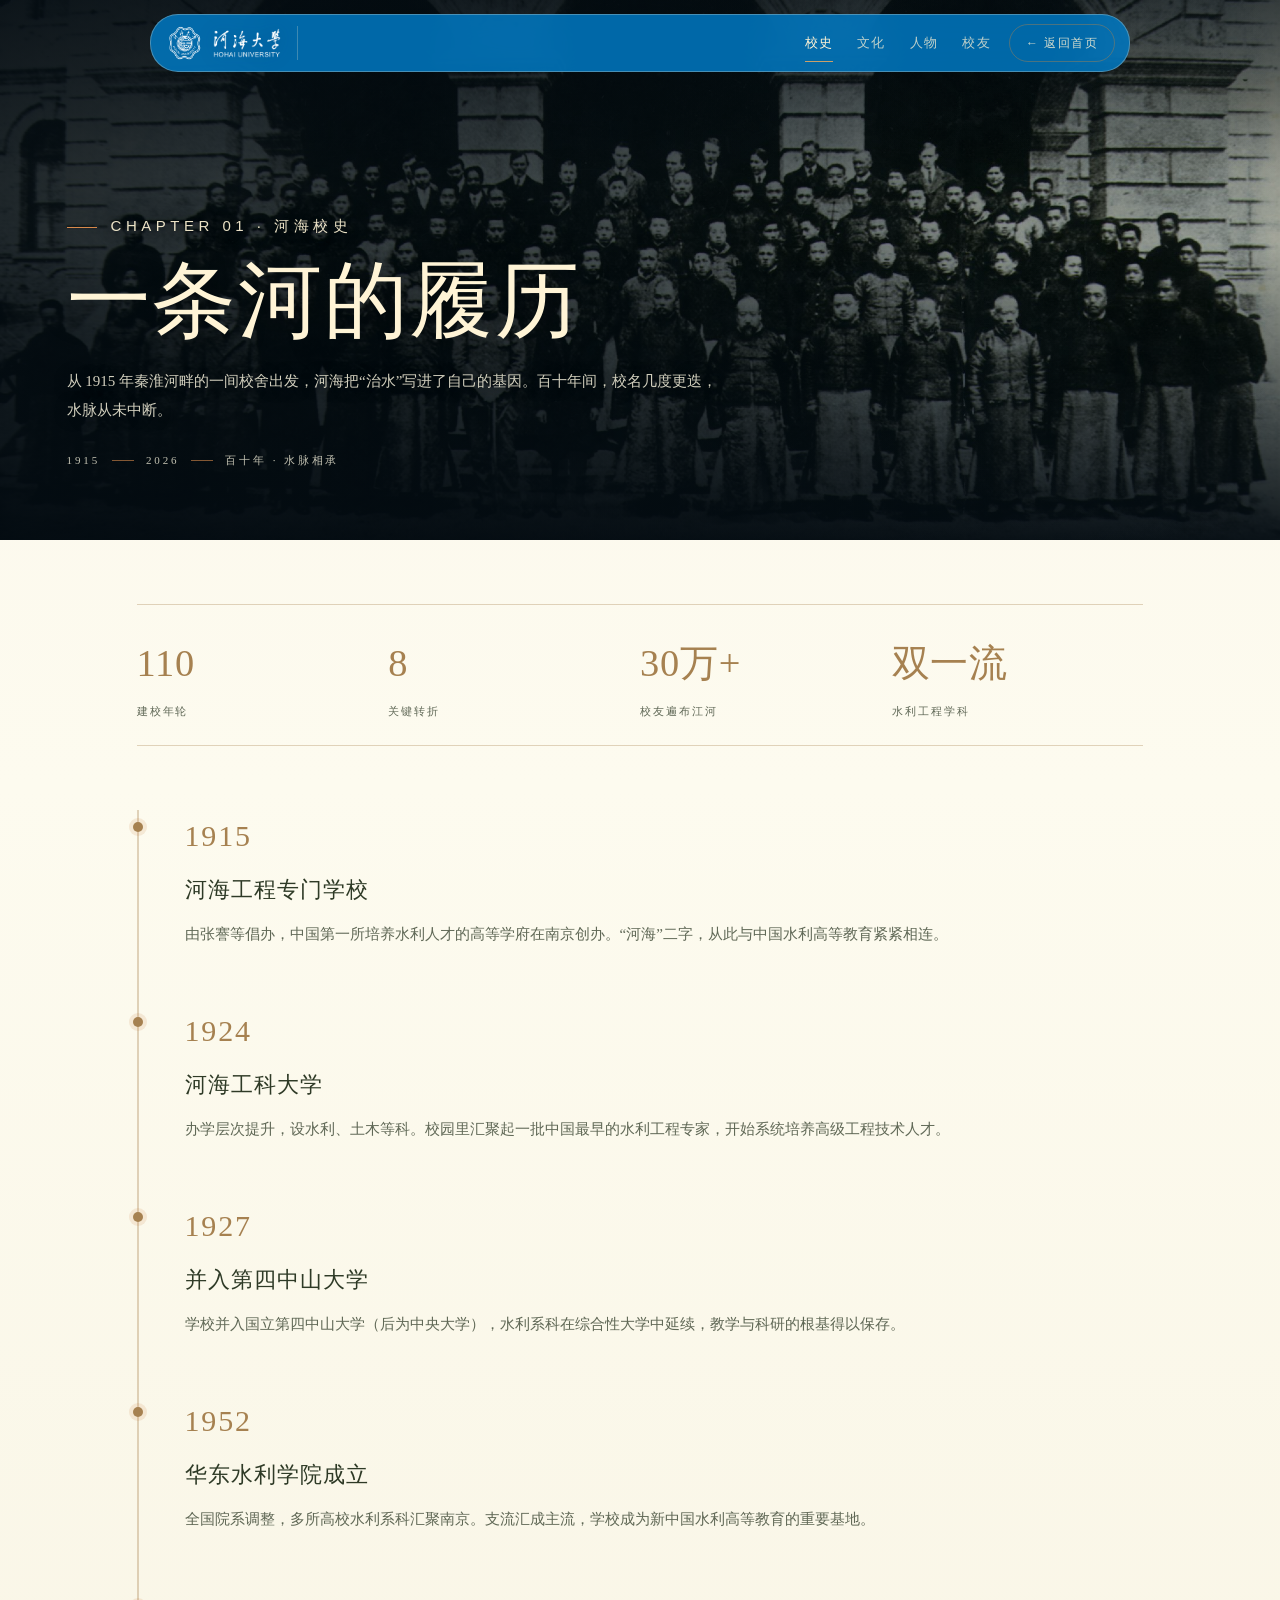
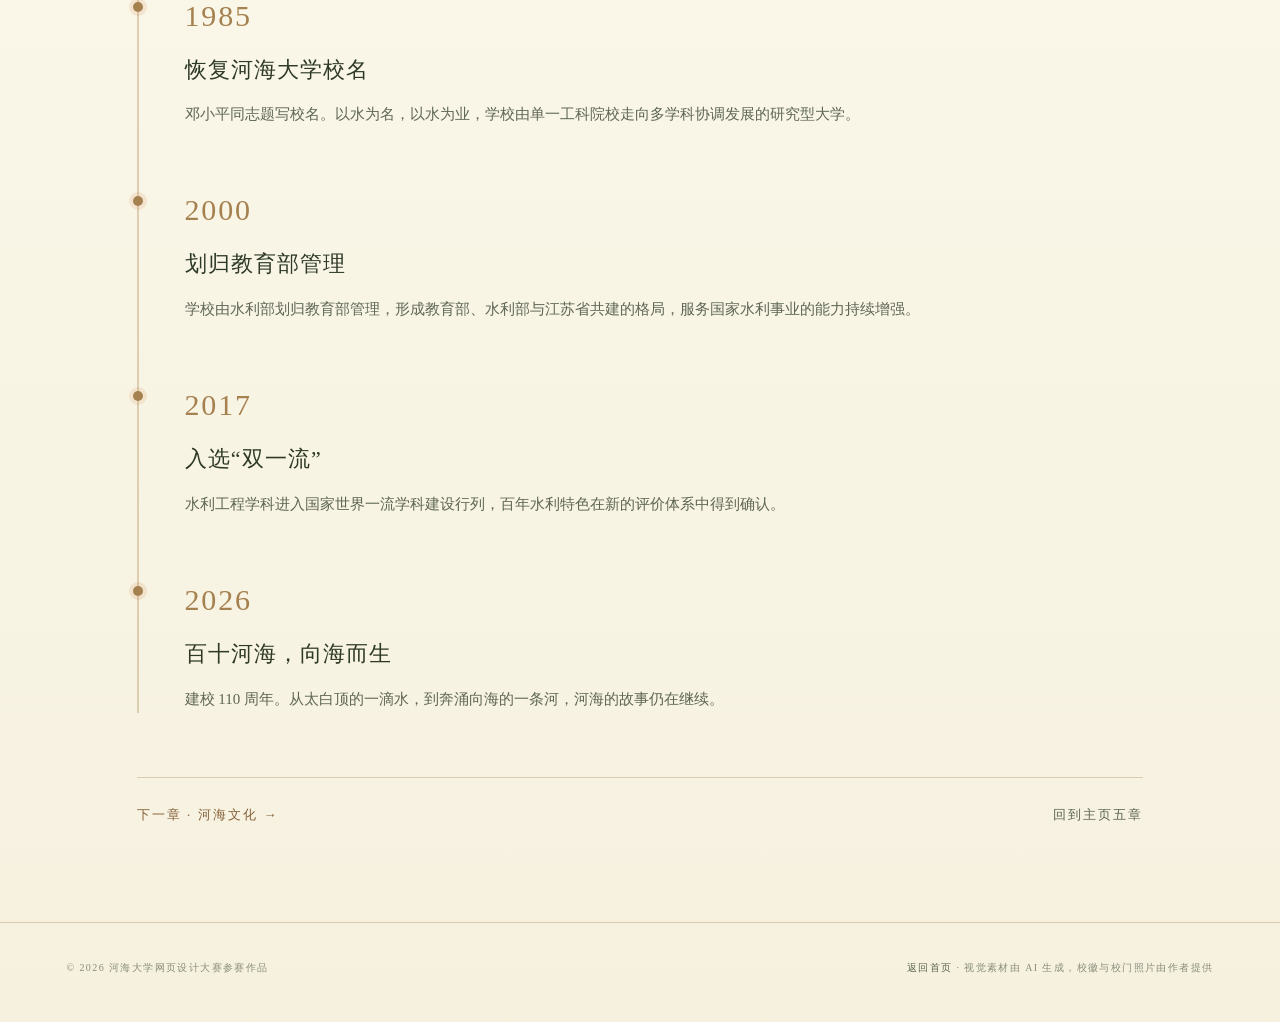
==== detail.html @ 322d62ab "修改了校风" ====
<!DOCTYPE html>
<html lang="zh-CN">
<head>
<meta charset="UTF-8">
<meta name="viewport" content="width=device-width, initial-scale=1, viewport-fit=cover">
<title>河海大学 · 详情</title>
<meta name="description" content="河海大学百十年校史、河海文化、师者与校友的详细故事。">
<meta name="theme-color" content="#06131c">
<link rel="icon" href="assets/img/emblem.png" type="image/png">
<link rel="stylesheet" href="assets/css/style.css">
<link rel="stylesheet" href="assets/css/ripple-ui.css">
</head>
<body class="detail-page">

<header class="site-head detail-head" id="siteHead">
  <a class="brand" href="index.html" aria-label="河海大学 首页">
    <img class="brand-seal" src="assets/img/emblem-white.png" alt="" aria-hidden="true">
    <img class="brand-lockup" src="assets/img/lockup-white.png" alt="河海大学 HOHAI UNIVERSITY">
  </a>
  <nav class="detail-nav" aria-label="详情导航">
    <a href="detail.html?section=history" data-sec="history">校史</a>
    <a href="detail.html?section=culture" data-sec="culture">文化</a>
    <a href="detail.html?section=people" data-sec="people">人物</a>
    <a href="detail.html?section=alumni" data-sec="alumni">校友</a>
  </nav>
  <a class="detail-back" href="index.html">← 返回首页</a>
</header>

<main class="detail-main">

  <!-- ============ 校史 ============ -->
  <article class="detail" data-section="history">
    <div class="detail-hero" style="background-image:linear-gradient(to bottom, rgba(3,11,17,.55), rgba(3,11,17,.35) 45%, rgba(3,11,17,.96) 100%), url('assets/img/detail-history-hero.png')">
      <div class="detail-hero-inner">
        <p class="eyebrow">CHAPTER 01 · 河海校史</p>
        <h1>一条河的履历</h1>
        <p class="detail-lede">从 1915 年秦淮河畔的一间校舍出发，河海把“治水”写进了自己的基因。百十年间，校名几度更迭，水脉从未中断。</p>
        <p class="detail-meta"><span>1915</span><i></i><span>2026</span><i></i><span>百十年 · 水脉相承</span></p>
      </div>
    </div>

    <section class="detail-body">
      <div class="detail-stats">
        <div><b>110</b><span>建校年轮</span></div>
        <div><b>8</b><span>关键转折</span></div>
        <div><b>30万+</b><span>校友遍布江河</span></div>
        <div><b>双一流</b><span>水利工程学科</span></div>
      </div>

      <div class="timeline">
        <div class="tl-item">
          <p class="tl-year">1915</p>
          <h3>河海工程专门学校</h3>
          <p>由张謇等倡办，中国第一所培养水利人才的高等学府在南京创办。“河海”二字，从此与中国水利高等教育紧紧相连。</p>
        </div>
        <div class="tl-item">
          <p class="tl-year">1924</p>
          <h3>河海工科大学</h3>
          <p>办学层次提升，设水利、土木等科。校园里汇聚起一批中国最早的水利工程专家，开始系统培养高级工程技术人才。</p>
        </div>
        <div class="tl-item">
          <p class="tl-year">1927</p>
          <h3>并入第四中山大学</h3>
          <p>学校并入国立第四中山大学（后为中央大学），水利系科在综合性大学中延续，教学与科研的根基得以保存。</p>
        </div>
        <div class="tl-item">
          <p class="tl-year">1952</p>
          <h3>华东水利学院成立</h3>
          <p>全国院系调整，多所高校水利系科汇聚南京。支流汇成主流，学校成为新中国水利高等教育的重要基地。</p>
        </div>
        <div class="tl-item">
          <p class="tl-year">1985</p>
          <h3>恢复河海大学校名</h3>
          <p>邓小平同志题写校名。以水为名，以水为业，学校由单一工科院校走向多学科协调发展的研究型大学。</p>
        </div>
        <div class="tl-item">
          <p class="tl-year">2000</p>
          <h3>划归教育部管理</h3>
          <p>学校由水利部划归教育部管理，形成教育部、水利部与江苏省共建的格局，服务国家水利事业的能力持续增强。</p>
        </div>
        <div class="tl-item">
          <p class="tl-year">2017</p>
          <h3>入选“双一流”</h3>
          <p>水利工程学科进入国家世界一流学科建设行列，百年水利特色在新的评价体系中得到确认。</p>
        </div>
        <div class="tl-item">
          <p class="tl-year">2026</p>
          <h3>百十河海，向海而生</h3>
          <p>建校 110 周年。从太白顶的一滴水，到奔涌向海的一条河，河海的故事仍在继续。</p>
        </div>
      </div>

      <div class="detail-foot-nav">
        <a class="detail-next" href="detail.html?section=culture">下一章 · 河海文化 <span aria-hidden="true">→</span></a>
        <a class="detail-home" href="index.html#panels">回到主页五章</a>
      </div>
    </section>
  </article>

  <!-- ============ 文化 ============ -->
  <article class="detail" data-section="culture">
    <div class="detail-hero" data-word="Culture" style="background-image:linear-gradient(to bottom, rgba(3,11,17,.55), rgba(3,11,17,.3) 45%, rgba(3,11,17,.96) 100%), url('assets/img/campus-avenue.jpg')">
      <div class="detail-hero-inner">
        <p class="eyebrow">CHAPTER 02 · 河海文化</p>
        <h1>水教给我们的事</h1>
        <p class="detail-lede">一所与水有关的大学，把水的性格写进了校训、校风，也写进了一代代人的做事方式：向下扎根，向东流去。</p>
        <p class="detail-meta"><span>校训</span><i></i><span>校风</span><i></i><span>水之三德</span></p>
      </div>
    </div>

    <section class="detail-body">
      <div class="detail-stats">
        <div><b>4</b><span>句校训</span></div>
        <div><b>3</b><span>字校风</span></div>
        <div><b>3</b><span>水之品格</span></div>
        <div><b>110</b><span>年一以贯之</span></div>
      </div>

      <div class="detail-grid motto-grid">
        <div class="motto-card"><span>01</span><h3>艰苦朴素</h3><p>像水一样不择细流、不嫌低处。把日子过得简单，把学问做得扎实。</p></div>
        <div class="motto-card"><span>02</span><h3>实事求是</h3><p>水文没有侥幸。每一组数据、每一张图纸，都要经得起洪水的检验。</p></div>
        <div class="motto-card"><span>03</span><h3>严格要求</h3><p>堤坝差一厘米，可能就是一座城。对工程苛刻，是对生命负责。</p></div>
        <div class="motto-card"><span>04</span><h3>勇于探索</h3><p>河有未至之处，海有未知之深。治水的人，永远在向新的水域出发。</p></div>
      </div>

      <h2 class="detail-sub">校风 · 团结 爱国 严谨 朴实</h2>
      <p class="detail-p">“团结”是万千人心往一处想，“爱国”是把所学交给这片土地，“严谨”是把每个数据算到底，“朴实”是把功劳留给江河。八个字，写尽了河海人的行事底色。</p>

      <h2 class="detail-sub">水之三德</h2>
      <div class="detail-grid water-grid">
        <div class="water-card"><h3>水之德</h3><p>利万物而不争。水润泽两岸，却从不居功。河海人做事，也讲一个“润物无声”。</p></div>
        <div class="water-card"><h3>水之志</h3><p>河出伏流，一泻千里。认准了方向，就穿过山谷与平原，奔向大海。</p></div>
        <div class="water-card"><h3>水之恒</h3><p>滴水穿石，非一日之功。百十年的校史，本身就是一条缓慢而坚定的河。</p></div>
      </div>

      <div class="detail-foot-nav">
        <a class="detail-next" href="detail.html?section=people">下一章 · 河海人物 <span aria-hidden="true">→</span></a>
        <a class="detail-home" href="index.html#panels">回到主页五章</a>
      </div>
    </section>
  </article>

  <!-- ============ 人物 ============ -->
  <article class="detail" data-section="people">
    <div class="detail-hero" data-word="People" style="background-image:linear-gradient(to bottom, rgba(3,11,17,.6), rgba(3,11,17,.3) 45%, rgba(3,11,17,.96) 100%), url('assets/img/campus-library.jpg?v=2')">
      <div class="detail-hero-inner">
        <p class="eyebrow">CHAPTER 03 · 河海人物</p>
        <h1>把名字写进江河</h1>
        <p class="detail-lede">一所大学的气质，最终由人来定义。倡办者、师者、学子，他们在不同的年代，做了同一件事：让水更好地流过人间。</p>
        <p class="detail-meta"><span>倡办</span><i></i><span>师者</span><i></i><span>求索者</span></p>
      </div>
    </div>

    <section class="detail-body">
      <div class="detail-grid person-grid">
        <div class="person-card">
          <p class="person-role">倡办者 · 清末状元 · 实业家</p>
          <h3>张謇</h3>
          <p>以实业救国、教育救国为己任。1915 年，他推动创办河海工程专门学校，让“治水”第一次成为中国高等教育的专门学问。</p>
        </div>
        <div class="person-card">
          <p class="person-role">水利科学家 · 中国科学院院士</p>
          <h3>严恺</h3>
          <p>中国河口海岸工程的开创者之一。长期主持河海工作，把论文写在长江口与海岸线上，为学校的水利特色奠定了学科根基。</p>
        </div>
        <div class="person-card">
          <p class="person-role">力学家 · 中国科学院院士</p>
          <h3>徐芝纶</h3>
          <p>中国弹性力学与工程力学教育的奠基人之一。他所著的《弹性力学》影响了几代工科学子，也让河海的力学讲台闻名全国。</p>
        </div>
        <div class="person-card">
          <p class="person-role">河海早期学子 · 无产阶级革命家</p>
          <h3>张闻天</h3>
          <p>曾就读于河海工程专门学校。从水利课堂走向更广阔的中国，他的求索与担当，是河海“水之子”精神的另一种注脚。</p>
        </div>
      </div>

      <div class="detail-foot-nav">
        <a class="detail-next" href="detail.html?section=alumni">下一章 · 杰出校友 <span aria-hidden="true">→</span></a>
        <a class="detail-home" href="index.html#panels">回到主页五章</a>
      </div>
    </section>
  </article>

  <!-- ============ 校友 ============ -->
  <article class="detail" data-section="alumni">
    <div class="detail-hero" data-word="Alumni" style="background-image:linear-gradient(to bottom, rgba(3,11,17,.55), rgba(3,11,17,.3) 45%, rgba(3,11,17,.96) 100%), url('assets/img/sea.jpg')">
      <div class="detail-hero-inner">
        <p class="eyebrow">CHAPTER 04 · 杰出校友</p>
        <h1>从河出发，抵达海</h1>
        <p class="detail-lede">三十万校友，沿着江河湖海散开。他们把河海的校训带到了大坝、海岸、实验室与更远的地方。</p>
        <p class="detail-meta"><span>30万+</span><i></i><span>30余位院士</span><i></i><span>110年</span></p>
      </div>
    </div>

    <section class="detail-body">
      <div class="detail-stats">
        <div><b>30万+</b><span>校友</span></div>
        <div><b>30余位</b><span>两院院士</span></div>
        <div><b>110</b><span>年育人</span></div>
        <div><b>∞</b><span>流向远方</span></div>
      </div>

      <div class="detail-grid alumni-grid">
        <div class="alumni-card">
          <span class="alumni-tag">中国工程院院士</span>
          <h3>沈珠江</h3>
          <p>岩土工程专家。长期从事土力学与岩土工程研究，在软土工程、土动力特性等方向取得重要成果，把河海的名字带进国家重大工程。</p>
        </div>
        <div class="alumni-card">
          <span class="alumni-tag">中国工程院院士</span>
          <h3>张建云</h3>
          <p>水文水资源专家。长期从事水文预报与防洪减灾研究，曾任南京水利科学研究院院长，为流域防洪与水资源管理提供关键支撑。</p>
        </div>
        <div class="alumni-card">
          <span class="alumni-tag">中国工程院院士</span>
          <h3>钮新强</h3>
          <p>水利水电工程专家。参与三峡、南水北调等国家重大工程设计，把河海人“严谨、朴实”的作风写进世纪工程。</p>
        </div>
      </div>

      <p class="detail-p alumni-note">还有更多没有署名的人：守在大坝上的工程师，跑在汛期的水文人，站在讲台上的教师。他们的名字不一定被记住，但他们参与塑造了今天中国的江河。</p>

      <div class="detail-foot-nav">
        <a class="detail-next" href="index.html#panels">回到主页 · 五章 <span aria-hidden="true">→</span></a>
        <a class="detail-home" href="index.html">回到开屏</a>
      </div>
    </section>
  </article>

</main>

<footer class="detail-footer">
  <p>© 2026 河海大学网页设计大赛参赛作品</p>
  <p><a href="index.html">返回首页</a> · 视觉素材由 AI 生成，校徽与校门照片由作者提供</p>
</footer>

<script>
(function () {
  'use strict';
  var params = new URLSearchParams(window.location.search);
  var sec = params.get('section') || 'history';
  var arts = Array.prototype.slice.call(document.querySelectorAll('.detail'));
  var found = null;
  arts.forEach(function (a) {
    if (a.getAttribute('data-section') === sec) found = a;
  });
  if (!found) found = arts[0];
  found.classList.add('is-active');

  Array.prototype.forEach.call(document.querySelectorAll('.detail-nav a[data-sec]'), function (a) {
    if (a.getAttribute('data-sec') === found.getAttribute('data-section')) a.classList.add('is-current');
  });

  var head = document.getElementById('siteHead');
  function onScroll() {
    if (head) head.classList.toggle('is-scrolled', window.scrollY > 30);
  }
  onScroll();
  window.addEventListener('scroll', onScroll, { passive: true });
})();
</script>
</body>
</html>
---- assets/css/style.css ----
/* =========================================================
   河海大学 · 百十河海，向海而生
   Design tokens: 三种主色 —— 墨蓝 / 河海青 / 暖橙 + 纸白
   ========================================================= */

:root {
  --ink: #0b2434;
  --ink-2: #102b3d;
  --navy: #163f54;
  --teal: #1f6579;
  --teal-2: #3a93a6;
  --paper: #f1eadc;
  --amber: #d98a4b;
  --amber-soft: rgba(217, 138, 75, .18);

  /* Belgrade Arbor 令牌：奶油-暖金大地色 + 橄榄绿辅助 */
  --vanilla: #fdfbef;        /* 亮色页底 */
  --cream: #fff4d6;          /* 深色影像上的文字 */
  --cream-dark: #ccbf99;     /* 影像上的区段巨字 */
  --sand: #f4f0db;           /* 深色影像上的正文 */
  --golden: #a68150;         /* 发丝线、标签、眉标 */
  --golden-soft: rgba(166, 129, 80, .4);
  --golden-bright: #c9a06a;  /* 深色底上的金色文字 */
  --sage: #60735c;           /* 边框、主按钮、焦点 */
  --sage-deep: #49553f;

  --text: rgba(241, 234, 220, .88);
  --text-2: rgba(241, 234, 220, .62);
  --muted: rgba(241, 234, 220, .42);
  --line: rgba(241, 234, 220, .14);

  /* 纸感亮色主题令牌：只用于六章 / 页脚 / 详情页等亮色作用域 */
  --day-bg: #fdfbef;
  --day-bg-2: #f8f3e2;
  --day-bg-3: #f0e9d4;
  --day-card: rgba(255, 255, 255, .5);
  --day-card-2: rgba(255, 255, 255, .66);
  --day-ink: #2e3a26;
  --day-ink-2: rgba(46, 58, 38, .76);
  --day-muted: rgba(46, 58, 38, .54);
  --day-line: rgba(166, 129, 80, .34);
  --day-amber: #a68150;
  --day-amber-deep: #86613a;

  --serif: "Times New Roman", "Songti SC", "STSong", "SimSun", serif;
  --sans: "Times New Roman", "Songti SC", "STSong", "SimSun", serif;
  --kai: "Times New Roman", "Kaiti SC", "STKaiti", "KaiTi", serif;
  --ui: "Segoe UI", "Helvetica Neue", Arial, "PingFang SC", "Microsoft YaHei", sans-serif;

  --ease: cubic-bezier(.16, 1, .3, 1);
  --ease-2: cubic-bezier(.65, 0, .35, 1);
  --ease-power: cubic-bezier(.455, .03, .515, .955);

  --r-pill: 1.75rem;
  --r-frame: 1.25rem;
  --glass: rgba(0, 120, 194, .86);   /* 河海蓝 */

  --pad: clamp(20px, 5.2vw, 84px);
}

* { box-sizing: border-box; }

html {
  scroll-behavior: smooth;
  background: var(--ink);
}

body {
  margin: 0;
  background: var(--ink);
  color: var(--text);
  font-family: var(--sans);
  font-size: 15px;
  line-height: 1.7;
  -webkit-font-smoothing: antialiased;
  text-rendering: optimizeLegibility;
  overflow-x: hidden;
}

body.is-locked { overflow: hidden; }

::selection { background: var(--amber); color: var(--ink); }

a { color: inherit; text-decoration: none; }
button, input, textarea { font: inherit; color: inherit; }
button { background: none; border: 0; cursor: pointer; }
img { display: block; max-width: 100%; }
h1, h2, h3, p, ol, ul { margin: 0; }
ol, ul { padding: 0; list-style: none; }

:focus-visible {
  outline: 1px solid var(--amber);
  outline-offset: 4px;
}

/* 胶片颗粒 */
.grain {
  position: fixed;
  inset: -50%;
  z-index: 90;
  pointer-events: none;
  opacity: .05;
  background-image: url("data:image/svg+xml,%3Csvg xmlns='http://www.w3.org/2000/svg' width='180' height='180'%3E%3Cfilter id='n'%3E%3CfeTurbulence type='fractalNoise' baseFrequency='.82' numOctaves='3' stitchTiles='stitch'/%3E%3C/filter%3E%3Crect width='180' height='180' filter='url(%23n)'/%3E%3C/svg%3E");
  animation: grainShift 8s steps(4) infinite;
}

@keyframes grainShift {
  0%, 100% { transform: translate(0, 0); }
  25% { transform: translate(-2%, 1.5%); }
  50% { transform: translate(1.5%, -2%); }
  75% { transform: translate(-1%, -1%); }
}

/* =========================================================
   顶部导航：悬浮玻璃胶囊（Belgrade Arbor 浮岛导航）
   ========================================================= */

.site-head {
  position: fixed;
  top: 14px;
  left: 50%;
  transform: translateX(-50%);
  width: min(980px, calc(100% - 28px));
  z-index: 60;
  display: flex;
  align-items: center;
  justify-content: space-between;
  gap: 18px;
  height: 58px;
  padding: 0 14px 0 18px;
  background: var(--glass);
  backdrop-filter: blur(16px) saturate(1.1);
  -webkit-backdrop-filter: blur(16px) saturate(1.1);
  border: 1px solid rgba(255, 244, 214, .28);
  border-radius: var(--r-pill);
  box-shadow: 0 24px 60px -34px rgba(2, 10, 16, .85);
  transition: background .5s var(--ease), border-color .5s var(--ease), height .5s var(--ease), top .5s var(--ease);
}

.site-head::before { content: none; }

.site-head.is-scrolled {
  top: 8px;
  height: 52px;
  background: rgba(0, 99, 163, .92);
  border-color: rgba(255, 244, 214, .34);
}
.site-head.is-scrolled::before { opacity: 0; }

.brand {
  position: relative;
  z-index: 1;
  display: flex;
  align-items: center;
  gap: 10px;
  flex: 0 0 auto;
  padding-right: 16px;
  border-right: 1px solid rgba(255, 244, 214, .24);
}

.brand-seal {
  width: 34px;
  height: 34px;
  object-fit: contain;
  opacity: .95;
  filter: drop-shadow(0 0 10px rgba(120, 200, 230, .18)) brightness(1.12);
  transition: transform .6s var(--ease);
}
.brand:hover .brand-seal { transform: rotate(-6deg) scale(1.04); }

.brand-lockup {
  display: block;
  height: 30px;
  width: auto;
  filter: drop-shadow(0 0 8px rgba(10, 40, 80, .25));
}

.site-nav {
  position: relative;
  z-index: 1;
  display: flex;
  align-items: center;
  gap: clamp(10px, 1.4vw, 22px);
}

.site-nav a {
  position: relative;
  font-family: var(--ui);
  font-size: 13px;
  letter-spacing: .1em;
  color: rgba(255, 244, 214, .74);
  padding: 5px 0;
  transition: color .35s;
}
.site-nav a::after {
  content: "";
  position: absolute;
  left: 0; bottom: 0;
  width: 100%; height: 1px;
  background: rgba(255, 244, 214, .85);
  transform: scaleX(0);
  transform-origin: left;
  transition: transform .45s var(--ease);
}
.site-nav a:hover, .site-nav a.is-active { color: var(--cream); }
.site-nav a:hover::after, .site-nav a.is-active::after { transform: scaleX(1); }

.nav-toggle {
  display: none;
  position: relative;
  z-index: 2;
  width: 40px; height: 40px;
  flex-direction: column;
  justify-content: center;
  align-items: flex-end;
  gap: 6px;
}
.nav-toggle span {
  display: block;
  height: 1px;
  width: 24px;
  background: var(--paper);
  transition: transform .4s var(--ease), width .4s;
}
.nav-toggle[aria-expanded="true"] span:first-child { transform: translateY(3.5px) rotate(45deg); }
.nav-toggle[aria-expanded="true"] span:last-child { transform: translateY(-3.5px) rotate(-45deg); }

/* =========================================================
   开场数字加载进度
   ========================================================= */

.intro-loader {
  position: fixed;
  inset: 0;
  z-index: 95;
  display: flex;
  flex-direction: column;
  align-items: center;
  justify-content: center;
  gap: 22px;
  background:
    radial-gradient(120% 90% at 50% 42%, #f0e2c8 0%, #e0cba7 58%, #c9ae89 100%);
  transition: opacity .9s var(--ease), visibility 0s linear .9s;
}
.intro-loader.is-done {
  opacity: 0;
  visibility: hidden;
  pointer-events: none;
}
.loader-num {
  font-family: var(--serif);
  font-size: clamp(38px, 6vw, 76px);
  line-height: 1;
  color: rgba(28, 36, 32, .84);
  font-variant-numeric: tabular-nums;
  letter-spacing: .02em;
}
.loader-num em {
  font-style: normal;
  font-size: .32em;
  margin-left: .12em;
  color: rgba(28, 36, 32, .55);
}
.loader-line {
  width: min(320px, 58vw);
  height: 1px;
  background: rgba(58, 46, 30, .18);
  overflow: hidden;
}
.loader-line i {
  display: block;
  height: 100%;
  width: 0%;
  background: linear-gradient(90deg, rgba(0, 120, 194, .55), rgba(28, 36, 32, .82));
  transition: width .25s var(--ease);
}
.loader-label {
  font-family: var(--ui);
  font-size: 9px;
  letter-spacing: .34em;
  color: rgba(28, 36, 32, .48);
}

/* =========================================================
   开屏
   ========================================================= */

.intro {
  position: relative;
  height: 100svh;
  min-height: 620px;
  overflow: hidden;
  isolation: isolate;
  background: #d9c3a1;
}

/* 牛皮纸底：纸张纤维 + 四角压暗 */
.intro-paper {
  position: absolute; inset: 0;
  background:
    radial-gradient(120% 90% at 50% 42%, #edddc2 0%, #ddc8a6 58%, #c6ab86 100%);
}
.intro-paper::after {
  content: "";
  position: absolute; inset: 0;
  background-image:
    repeating-linear-gradient(92deg, rgba(116, 88, 54, .055) 0 1px, transparent 1px 7px),
    repeating-linear-gradient(2deg, rgba(116, 88, 54, .045) 0 1px, transparent 1px 9px),
    radial-gradient(120% 100% at 50% 50%, transparent 55%, rgba(96, 70, 38, .22) 100%);
  mix-blend-mode: multiply;
}

.intro-media { position: absolute; inset: 0; z-index: 3; }

/* 阶段四：实景照片 —— 左下、右上墨滴落纸晕开，有墨处显影彩色实景（位于浮雕画面之上，不清屏） */
.intro-photo { position: absolute; inset: 0; z-index: 4; }
.intro-photo .ink {
  position: absolute; inset: 0;
  background: url("../img/gate-photo.jpg") center / cover no-repeat;
  -webkit-mask-image: radial-gradient(circle at var(--mx, 50%) var(--my, 50%), #000 0 30%, rgba(0, 0, 0, .88) 44%, rgba(0, 0, 0, .5) 53%, transparent 64%);
          mask-image: radial-gradient(circle at var(--mx, 50%) var(--my, 50%), #000 0 30%, rgba(0, 0, 0, .88) 44%, rgba(0, 0, 0, .5) 53%, transparent 64%);
  -webkit-mask-repeat: no-repeat; mask-repeat: no-repeat;
  -webkit-mask-position: var(--mx, 50%) var(--my, 50%);
          mask-position: var(--mx, 50%) var(--my, 50%);
  -webkit-mask-size: 0% 0%; mask-size: 0% 0%;
  transition:
    -webkit-mask-size 2.9s cubic-bezier(.28, .6, .25, 1) var(--d, 0s),
    mask-size 2.9s cubic-bezier(.28, .6, .25, 1) var(--d, 0s);
  will-change: mask-size;
}
/* 兜底层：墨点晕完之后整幅落定，保证完全显影 */
.intro-photo .ink-full {
  -webkit-mask-image: none; mask-image: none;
  opacity: 0;
  transition: opacity 1.5s var(--ease) 2.3s;
}
body.is-watered .intro-photo .ink { -webkit-mask-size: 280% 280%; mask-size: 280% 280%; }
body.is-watered .intro-photo .ink-full { opacity: 1; }

/* 墨滴落纸：不规则浓墨团先于照片显影半拍洇开，夸张的水墨质感 */
.intro-inkblots { position: absolute; inset: 0; z-index: 5; pointer-events: none; }
/* 注册镂空比例变量，使墨滴中心的渐变镂空可平滑过渡：墨荡开后中心洗透，露出底下同点位显影的校门照片，墨色留在边缘 */
@property --hole {
  syntax: '<percentage>';
  inherits: false;
  initial-value: 0%;
}
.intro-inkblots i {
  position: absolute;
  left: var(--bx, 50%);
  top: var(--by, 50%);
  width: 58vmax;
  height: 58vmax;
  margin: -29vmax 0 0 -29vmax;
  --hole: 0%;
  /* 淡墨色调（非黑色）：暖灰墨晕，中心在荡开后洗透露出校门照片 */
  background:
    radial-gradient(closest-side, rgba(96, 88, 76, .62) 0 30%, rgba(122, 112, 96, .46) 42%, rgba(152, 142, 124, .28) 55%, transparent 70%),
    radial-gradient(36% 28% at 27% 63%, rgba(112, 103, 88, .5) 0 38%, transparent 68%),
    radial-gradient(30% 34% at 70% 33%, rgba(116, 107, 92, .46) 0 42%, transparent 70%),
    radial-gradient(16% 13% at 84% 58%, rgba(128, 118, 102, .4) 0 50%, transparent 75%),
    radial-gradient(13% 16% at 12% 30%, rgba(132, 122, 106, .38) 0 50%, transparent 75%);
  -webkit-mask-image: radial-gradient(circle, transparent 0 calc(var(--hole) - 10%), rgba(0, 0, 0, .55) var(--hole), #000 calc(var(--hole) + 14%));
  mask-image: radial-gradient(circle, transparent 0 calc(var(--hole) - 10%), rgba(0, 0, 0, .55) var(--hole), #000 calc(var(--hole) + 14%));
  filter: blur(2px) contrast(1.08);
  opacity: 0;
  transform: scale(.05) rotate(var(--rot, 0deg));
  transition:
    opacity .45s var(--ease) var(--bd, 0s),
    transform 2.5s cubic-bezier(.18, .68, .3, 1) var(--bd, 0s),
    --hole 2.4s cubic-bezier(.3, .55, .3, 1) calc(var(--bd, 0s) + 1.1s);
}
body.is-watered .intro-inkblots i {
  opacity: 1;
  transform: scale(1) rotate(var(--rot, 0deg));
  --hole: 44%;
}
body.is-revealed .intro-inkblots i {
  opacity: 0;
  transition: opacity 1.6s var(--ease);
}

/* 相机：开篇近景抵住校门，随铅笔稿铺开缓缓升高拉远 */
.intro-camera {
  position: absolute; inset: 0;
  z-index: 3;
  transform: scale(1.6);
  transform-origin: 50% 60%;
  transition:
    transform 4.8s cubic-bezier(.25, .55, .2, 1),
    opacity 1.6s var(--ease) .9s;
  will-change: transform, opacity;
  pointer-events: none;
}
body.is-sketch .intro-camera { transform: scale(1); }
/* 水墨直接晕在浮雕画面上：相机层不清屏，墨迹显影完成后自然被照片盖住 */

/* 铅笔稿与白浮雕：同一取景，配准变量对齐实景照片（随校门大小同步缩放） */
.intro-drawing {
  position: absolute; inset: 0;
  --reg-scale: 1.15;
  --reg-x: 2%;
  --reg-y: -1.5%;
  transform:
    translate(var(--reg-x), var(--reg-y))
    scale(var(--reg-scale));
  transform-origin: 50% 50%;
}
.intro-sketch, .intro-relief {
  position: absolute; inset: 0;
  width: 100%; height: 100%;
  object-fit: cover;
}

/* 铅笔线稿 SVG 滤镜容器：零尺寸，不影响布局 */
.intro-fx { position: absolute; width: 0; height: 0; overflow: hidden; }

/* 阶段一：铅笔线稿自校门中心落笔，向两侧扩散铺满（排线淡调 + 石墨轮廓线，非黑白照片） */
.intro-sketch {
  z-index: 1;
  position: absolute; inset: 0;
  -webkit-mask-image: radial-gradient(120% 85% at 50% 46%, #000 0 40%, rgba(0, 0, 0, .75) 50%, transparent 62%);
          mask-image: radial-gradient(120% 85% at 50% 46%, #000 0 40%, rgba(0, 0, 0, .75) 50%, transparent 62%);
  -webkit-mask-repeat: no-repeat; mask-repeat: no-repeat;
  -webkit-mask-position: 50% 46%; mask-position: 50% 46%;
  -webkit-mask-size: 12% 12%; mask-size: 12% 12%;
  transition:
    -webkit-mask-size 3.6s cubic-bezier(.3, .4, .4, 1),
    mask-size 3.6s cubic-bezier(.3, .4, .4, 1),
    opacity 1.4s var(--ease);
}
.intro-sketch img {
  position: absolute; inset: 0;
  width: 100%; height: 100%;
  object-fit: cover;
}
/* 排线淡调：灰调石墨色，斜向交叉排线遮罩让调子呈手绘笔触 */
.sketch-fill {
  filter: grayscale(1) brightness(1.3) contrast(.85) sepia(.2);
  opacity: .28;
  -webkit-mask-image:
    repeating-linear-gradient(115deg, #000 0 1.5px, transparent 1.5px 4.5px),
    repeating-linear-gradient(65deg, #000 0 1px, transparent 1px 6px);
          mask-image:
    repeating-linear-gradient(115deg, #000 0 1.5px, transparent 1.5px 4.5px),
    repeating-linear-gradient(65deg, #000 0 1px, transparent 1px 6px);
}
.sketch-lines { filter: url(#pencil-lines); }
body.is-sketch .intro-sketch { -webkit-mask-size: 300% 300%; mask-size: 300% 300%; }
body.is-relief .intro-sketch { opacity: .8; }

/* 阶段二：白色浮雕自纸面浮现（相机拉远尚未结束时开始，入场 3.1s；黑底经 screen 融入底色，覆于线稿之上） */
.intro-relief {
  z-index: 2;
  mix-blend-mode: screen;
  opacity: 0;
  transition: opacity 3.1s var(--ease);
}
body.is-relief .intro-relief { opacity: .92; }

.intro-grade {
  position: absolute; inset: 0;
  z-index: 5;
  background:
    linear-gradient(90deg, rgba(3, 11, 17, .66) 0%, rgba(3, 11, 17, .30) 30%, transparent 58%),
    linear-gradient(to bottom, rgba(3, 11, 17, .72) 0%, rgba(3, 11, 17, .05) 24%, rgba(3, 11, 17, .08) 52%, rgba(3, 11, 17, .82) 100%),
    radial-gradient(90% 80% at 50% 45%, transparent 40%, rgba(3, 11, 17, .55) 100%);
  opacity: 0;
  transition: opacity 1.6s var(--ease);
}
body.is-revealed .intro-grade { opacity: .75; }

/* 主视觉与页码：水墨晕开完成后（最终阶段）才浮现 */

/* 校门天空：循环飘动的写实白云（位于抠图校门之下，一直播放；screen 混合让黑底素材融入天空） */
.intro-clouds {
  position: absolute;
  left: 0; right: 0; top: 0;
  height: 32%;
  z-index: 2;
  pointer-events: none;
  overflow: hidden;
  opacity: 1;
  mix-blend-mode: screen;
  -webkit-mask-image: linear-gradient(to bottom, #000 0%, #000 42%, rgba(0, 0, 0, .5) 66%, transparent 94%);
  mask-image: linear-gradient(to bottom, #000 0%, #000 42%, rgba(0, 0, 0, .5) 66%, transparent 94%);
}

.intro-clouds i {
  position: absolute;
  left: 0;
  display: block;
  background-repeat: no-repeat;
  background-size: cover;
  background-position: center;
  background-image: url("../img/cloud-real.jpg");
  mix-blend-mode: screen;
  animation-name: cloudDrift;
  animation-timing-function: linear;
  animation-iteration-count: infinite;
  will-change: transform;
}
.intro-clouds i:nth-child(1) {
  top: 0;
  width: 72vmax; height: 28vmax;
  opacity: .9;
  animation-duration: 132s;
  animation-delay: -24s;
}
.intro-clouds i:nth-child(2) {
  top: 2%;
  width: 80vmax; height: 30vmax;
  opacity: .6;
  animation-duration: 186s;
  animation-delay: -96s;
}
.intro-clouds i:nth-child(3) {
  top: 16%;
  width: 52vmax; height: 20vmax;
  opacity: .45;
  animation-duration: 104s;
  animation-delay: -58s;
}

@keyframes cloudDrift {
  0% { transform: translate3d(-100%, 0, 0); }
  100% { transform: translate3d(160%, 0, 0); }
}

/* 阶段五：广场绿幕处荡漾水波纹（透视压扁的椭圆涟漪环，循环扩散） */
.intro-plaza {
  position: absolute;
  left: 0; right: 0; bottom: 0;
  height: 24%;
  z-index: 5;
  pointer-events: none;
  opacity: 0;
  transition: opacity 1.4s var(--ease);
  -webkit-mask-image: radial-gradient(115% 190% at 50% 150%, #000 0 50%, rgba(0, 0, 0, .55) 63%, transparent 76%);
          mask-image: radial-gradient(115% 190% at 50% 150%, #000 0 50%, rgba(0, 0, 0, .55) 63%, transparent 76%);
}
body.is-revealed .intro-plaza { opacity: 1; }
.intro-plaza span {
  position: absolute;
  left: var(--cx, 50%);
  top: var(--cy, 90%);
  width: 46vmin;
  height: 11vmin;
  margin: -5.5vmin 0 0 -23vmin;
  border: 1px solid rgba(208, 234, 246, .55);
  border-radius: 50%;
  box-shadow: inset 0 0 18px rgba(150, 205, 230, .22);
  opacity: 0;
  transform: scale(.22);
}
body.is-revealed .intro-plaza span {
  animation: plazaRipple 4.6s cubic-bezier(.2, .5, .35, 1) var(--d, 0s) infinite;
}
@keyframes plazaRipple {
  0% { opacity: 0; transform: scale(.22); }
  10% { opacity: .8; }
  55% { opacity: .28; }
  100% { opacity: 0; transform: scale(1.55); }
}

.intro-copy {
  position: absolute;
  left: 0; right: 0;
  bottom: clamp(74px, 11vh, 132px);
  z-index: 5;
  padding: 0 clamp(14px, 3.6vw, 56px);
  display: flex;
  align-items: flex-end;
  justify-content: flex-start;
}

.intro-wordmark {
  margin: 0;
  font-family: var(--serif);
  font-weight: 400;
  font-size: clamp(24px, 8.9vw, 196px);
  line-height: .94;
  letter-spacing: .012em;
  white-space: nowrap;
  color: var(--cream);
  text-shadow: 0 2px 30px rgba(0, 0, 0, .38), 0 0 2px rgba(255, 244, 214, .2);
  opacity: 0;
  transform: translateY(24px);
  transition:
    opacity 1.5s var(--ease) .25s,
    transform 1.5s var(--ease) .25s,
    color .9s var(--ease),
    text-shadow .9s var(--ease);
}
body.is-revealed .intro-wordmark { opacity: 1; transform: translateY(0); }

@keyframes introUp {
  to { opacity: 1; transform: translateY(0); }
}

.intro-foot {
  position: absolute;
  left: 0; right: 0; bottom: 28px;
  z-index: 4;
  display: flex;
  align-items: flex-end;
  justify-content: flex-end;
  padding: 0 var(--pad);
}

.intro-meta {
  margin-left: auto;
  font-size: 9px;
  letter-spacing: .3em;
  color: var(--muted);
  opacity: 0;
  transition: opacity 1.2s var(--ease) .5s, color .9s var(--ease);
}
body.is-revealed .intro-meta { opacity: 1; }

/* =========================================================
   淮河溯源
   ========================================================= */

.journey {
  position: relative;
  height: 560vh;
  background: var(--ink);
}

.journey-sticky {
  position: sticky;
  top: 0;
  height: 100svh;
  overflow: hidden;
  background: var(--ink);
  isolation: isolate;
}

/* 淮河溯源：逐场景淡入淡出，每个场景都有停留段，保持叙事的停顿感 */
.scene-stack {
  position: absolute;
  inset: 0;
  z-index: 0;
  contain: layout style;
}

.scene {
  position: absolute;
  inset: 0;
  background-size: cover;
  background-position: center;
  opacity: 0;
  transition: opacity 1.1s var(--ease);
}
.scene.is-on { opacity: 1; }

/* 源头场景：上移取景，让太白顶山脊与瀑布露出水面 */
.scene[data-scene="0"] {
  background-size: 170% auto;
  background-position: center bottom;
}

.scene::after {
  content: "";
  position: absolute; inset: 0;
  background:
    linear-gradient(to bottom, rgba(3, 10, 16, .62) 0%, rgba(3, 10, 16, .1) 28%, rgba(3, 10, 16, .1) 55%, rgba(3, 10, 16, .72) 100%),
    radial-gradient(100% 80% at 50% 40%, transparent 45%, rgba(3, 10, 16, .5) 100%);
}

.water {
  position: absolute;
  left: 0; right: 0; bottom: 0;
  width: 100%;
  height: 42%;
  z-index: 3;
  pointer-events: none;
  opacity: .96;
  -webkit-mask-image: linear-gradient(to bottom, transparent 0%, #000 17%, #000 100%);
  mask-image: linear-gradient(to bottom, transparent 0%, #000 17%, #000 100%);
}

.no-webgl .water { display: none; }
.no-webgl .journey-sticky::after {
  content: "";
  position: absolute; left: 0; right: 0; bottom: 0;
  height: 40%;
  z-index: 3;
  background:
    linear-gradient(to bottom, transparent, rgba(26, 92, 110, .55) 22%, rgba(5, 22, 32, .92)),
    repeating-linear-gradient(100deg, rgba(160, 220, 230, .06) 0 2px, transparent 2px 22px);
  background-size: 100% 100%, 220% 100%;
  animation: fallbackFlow 12s linear infinite;
}
@keyframes fallbackFlow {
  to { background-position: 0 0, -220% 0; }
}

.journey-vignette {
  position: absolute; inset: 0;
  z-index: 4;
  pointer-events: none;
  background:
    linear-gradient(to right, rgba(3, 10, 16, .62) 0%, transparent 42%),
    radial-gradient(120% 100% at 50% 50%, transparent 55%, rgba(3, 10, 16, .55) 100%);
}

.chapter-mark {
  position: absolute;
  left: clamp(20px, 3.6vw, 58px);
  top: 50%;
  transform: translateY(-50%);
  z-index: 6;
  display: flex;
  gap: 16px;
  writing-mode: vertical-rl;
  align-items: center;
}
.chapter-cn {
  font-family: var(--serif);
  font-size: 13px;
  letter-spacing: .5em;
  color: var(--paper);
}
.chapter-en {
  font-size: 8px;
  letter-spacing: .34em;
  color: var(--muted);
}

.scene-copies {
  position: absolute;
  left: clamp(48px, 9vw, 150px);
  bottom: 19vh;
  z-index: 7;
  width: min(560px, 52vw);
  height: 380px;
}

.scene-copy {
  position: absolute;
  left: 0; bottom: 0;
  width: 100%;
  opacity: 0;
  transform: translateY(28px);
  transition: opacity .8s var(--ease), transform .9s var(--ease);
  pointer-events: none;
}
.scene-copy.is-on { opacity: 1; transform: translateY(0); }

.scene-copy .eyebrow {
  font-family: var(--ui);
  font-size: 12px;
  letter-spacing: .34em;
  color: var(--golden-bright);
  text-transform: uppercase;
}

.scene-copy h2 {
  font-family: var(--serif);
  font-weight: 400;
  font-size: clamp(36px, 4.8vw, 72px);
  line-height: 1.1;
  letter-spacing: .02em;
  margin-top: 14px;
  color: var(--cream);
  text-shadow: 0 2px 28px rgba(0, 0, 0, .4);
}

.scene-copy .lede {
  margin-top: 20px;
  max-width: 30em;
  font-size: 14px;
  line-height: 1.95;
  color: rgba(241, 234, 220, .78);
}

.scene-copy .note {
  margin-top: 18px;
  padding-left: 14px;
  border-left: 1px solid var(--amber);
  max-width: 32em;
  font-size: 12.5px;
  line-height: 1.85;
  color: var(--text-2);
}

.year-ghost {
  position: absolute;
  right: 8vw;
  bottom: 8vh;
  z-index: 5;
  font-family: var(--serif);
  font-size: clamp(120px, 17vw, 260px);
  line-height: 1;
  letter-spacing: -.02em;
  color: transparent;
  -webkit-text-stroke: 1px rgba(241, 234, 220, .16);
  transition: opacity .6s;
  pointer-events: none;
  user-select: none;
}

.journey-rail {
  position: absolute;
  right: clamp(20px, 3.4vw, 54px);
  top: 50%;
  transform: translateY(-50%);
  z-index: 8;
  display: flex;
  align-items: center;
  gap: 14px;
  height: 240px;
}

.rail-title {
  writing-mode: vertical-rl;
  font-size: 8px;
  letter-spacing: .3em;
  color: var(--muted);
}

.rail-track {
  position: relative;
  width: 1px;
  height: 240px;
  background: rgba(241, 234, 220, .18);
}

.rail-fill {
  position: absolute;
  top: 0; left: 0;
  width: 1px;
  height: 0;
  background: var(--amber);
  box-shadow: 0 0 12px rgba(217, 138, 75, .7);
}

.rail-dot {
  position: absolute;
  left: 50%;
  width: 6px; height: 6px;
  border: 1px solid rgba(241, 234, 220, .45);
  border-radius: 50%;
  background: var(--ink);
  transform: translate(-50%, -50%);
  transition: background .4s, border-color .4s, box-shadow .4s;
}
.rail-dot:nth-child(2) { top: 0; }
.rail-dot:nth-child(3) { top: 25%; }
.rail-dot:nth-child(4) { top: 50%; }
.rail-dot:nth-child(5) { top: 75%; }
.rail-dot:nth-child(6) { top: 100%; }
.rail-dot.is-on {
  background: var(--amber);
  border-color: var(--amber);
  box-shadow: 0 0 14px rgba(217, 138, 75, .8);
}

.rail-years {
  display: flex;
  flex-direction: column;
  justify-content: space-between;
  height: 240px;
  padding: 0;
  font-size: 9px;
  letter-spacing: .14em;
  color: var(--muted);
  text-align: left;
  transform: translateY(0);
}
.rail-years span { transition: color .4s; }
.rail-years span.is-on { color: var(--amber); }

.journey-hint {
  position: absolute;
  left: 50%;
  bottom: 4.2vh;
  transform: translateX(-50%);
  z-index: 7;
  display: flex;
  flex-direction: column;
  align-items: center;
  gap: 8px;
  font-size: 9px;
  letter-spacing: .3em;
  color: var(--text-2);
  pointer-events: none;
}
.journey-hint i {
  display: block;
  width: 1px;
  height: 30px;
  background: linear-gradient(to bottom, var(--amber), transparent);
}

/* =========================================================
   溯流尾声：2017 / 2025（校史并入溯流）
   ========================================================= */

.journey-coda {
  position: relative;
  display: flex;
  align-items: center;
  min-height: 100svh;
  padding: clamp(90px, 14vh, 160px) var(--pad) clamp(80px, 12vh, 130px);
  background: var(--ink);
  color: var(--paper);
  overflow: hidden;
}
.journey-coda::before {
  content: "";
  position: absolute; inset: 0;
  background:
    radial-gradient(60% 60% at 50% 0%, rgba(54, 114, 188, .26), transparent 72%),
    radial-gradient(50% 60% at 50% 100%, rgba(217, 138, 75, .1), transparent 72%);
  pointer-events: none;
}
.coda-inner {
  position: relative;
  z-index: 1;
  max-width: 1080px;
  margin: 0 auto;
}
.coda-inner h2 {
  margin-top: 20px;
  font-family: var(--serif);
  font-weight: 400;
  font-size: clamp(38px, 5.4vw, 84px);
  line-height: 1.14;
  letter-spacing: .02em;
  color: var(--cream);
}
.coda-inner h2 em { font-style: normal; color: var(--golden-bright); }

.coda-list {
  display: grid;
  grid-template-columns: repeat(2, 1fr);
  gap: clamp(24px, 4vw, 64px);
  margin-top: clamp(32px, 5vh, 56px);
  padding-top: clamp(28px, 4vh, 44px);
  border-top: 1px solid rgba(241, 234, 220, .16);
  list-style: none;
}
.coda-list li {
  display: grid;
  grid-template-columns: 74px 1fr;
  gap: 18px;
  align-items: start;
}
.coda-year {
  font-family: var(--serif);
  font-size: 28px;
  line-height: 1;
  letter-spacing: .02em;
  color: var(--amber);
}
.coda-list h3 {
  font-size: 19px;
  font-weight: 500;
  letter-spacing: .04em;
  color: var(--paper);
}
.coda-list p {
  margin-top: 8px;
  font-size: 15px;
  line-height: 1.8;
  color: var(--text-2);
}
.coda-link {
  display: inline-flex;
  align-items: center;
  gap: 12px;
  margin-top: clamp(34px, 5vh, 54px);
  padding-bottom: 6px;
  border-bottom: 1px solid rgba(217, 138, 75, .45);
  font-size: 14px;
  letter-spacing: .16em;
  color: var(--amber);
  transition: color .4s var(--ease), border-color .4s var(--ease), gap .4s var(--ease);
}
.coda-link:hover {
  color: var(--paper);
  border-color: var(--paper);
  gap: 20px;
}

@media (max-width: 860px) {
  .coda-list { grid-template-columns: 1fr; }
}

/* =========================================================
   入海
   ========================================================= */

.ocean {
  position: relative;
  min-height: 100svh;
  display: grid;
  place-items: center;
  overflow: hidden;
  background: var(--ink);
  padding: 120px var(--pad);
}

.ocean-bg {
  position: absolute; inset: 0;
  background-image: url("../img/sea.jpg");
  background-size: cover;
  background-position: center 42%;
  opacity: .5;
  filter: saturate(.85) brightness(.82);
  transform: scale(1.02);
}
.ocean-bg::after {
  content: "";
  position: absolute; inset: 0;
  background:
    radial-gradient(90% 70% at 50% 55%, transparent 20%, rgba(3, 10, 16, .62) 100%),
    linear-gradient(to bottom, rgba(3, 10, 16, .82), transparent 35%, transparent 65%, rgba(3, 10, 16, .9));
}

.ocean::before {
  content: "";
  position: absolute;
  left: 0; right: 0; top: 52%;
  height: 1px;
  background: linear-gradient(to right, transparent, rgba(217, 138, 75, .34), transparent);
  z-index: 1;
}

.ocean-copy {
  position: relative;
  z-index: 2;
  text-align: center;
  max-width: 900px;
}

.ocean-kicker {
  font-family: var(--ui);
  font-size: 11px;
  letter-spacing: .44em;
  color: var(--golden-bright);
}

.ocean-copy h2 {
  margin-top: 22px;
  font-family: var(--serif);
  font-weight: 400;
  font-size: clamp(46px, 7.4vw, 112px);
  line-height: 1.08;
  letter-spacing: .03em;
  color: var(--cream);
}
.ocean-copy h2 em { font-style: normal; color: var(--golden-bright); }

.ocean-desc {
  margin-top: 26px;
  font-size: 14px;
  line-height: 2;
  color: var(--text-2);
}

.ocean-cta {
  display: inline-flex;
  align-items: center;
  gap: 16px;
  margin-top: 40px;
  padding: 0 28px;
  height: 46px;
  border: 1px solid rgba(255, 244, 214, .34);
  border-radius: 999px;
  font-size: 13px;
  letter-spacing: .2em;
  color: var(--cream);
  transition: border-color .5s, background .5s, color .5s;
}
.ocean-cta svg { width: 18px; height: 18px; transition: transform .5s var(--ease); }
.ocean-cta:hover {
  border-color: var(--amber);
  background: var(--amber);
  color: var(--ink);
  gap: 26px;
}
.ocean-cta:hover svg { transform: translateY(3px); }

.ocean-foot {
  position: absolute;
  right: var(--pad);
  bottom: 30px;
  z-index: 2;
  font-size: 9px;
  letter-spacing: .3em;
  color: var(--muted);
}

/* =========================================================
   六章
   ========================================================= */

.panels {
  position: relative;
  padding: clamp(80px, 12vh, 140px) 0 50px;
  background:
    radial-gradient(80% 50% at 50% 0%, rgba(31, 101, 121, .18), transparent 70%),
    linear-gradient(to bottom, #06131c 0%, #071722 45%, #051018 100%);
  overflow: hidden;
}
.panels::before {
  content: "";
  position: absolute;
  top: 0; left: 0; right: 0;
  height: 1px;
  background: linear-gradient(to right, transparent, rgba(217, 138, 75, .28), transparent);
}

.panels-head {
  display: flex;
  align-items: flex-end;
  justify-content: space-between;
  gap: 40px;
  padding: 0 var(--pad);
  margin-bottom: clamp(32px, 5vh, 60px);
}

.section-kicker,
.panel-kicker {
  font-family: var(--ui);
  font-size: 11px;
  letter-spacing: .38em;
  color: var(--day-amber);
  text-transform: uppercase;
}

.panels-head h2 {
  margin-top: 16px;
  font-family: var(--serif);
  font-weight: 400;
  font-size: clamp(38px, 5.2vw, 76px);
  line-height: 1.12;
  letter-spacing: .02em;
  color: var(--day-ink);
}

.panels-side {
  max-width: 320px;
  padding-bottom: 8px;
}
.panels-side p {
  margin-top: 14px;
  font-size: 12px;
  line-height: 1.9;
  color: var(--text-2);
}

.rail-arrows { display: flex; gap: 8px; }
.rail-arrow {
  width: 42px; height: 42px;
  border: 1px solid var(--line);
  color: var(--text);
  font-size: 16px;
  transition: border-color .4s, background .4s, color .4s;
}
.rail-arrow:hover { border-color: var(--amber); background: var(--amber); color: var(--ink); }
.rail-arrow:disabled { opacity: .25; pointer-events: none; }

.rail-wrap { position: relative; }

.rail {
  display: flex;
  gap: 22px;
  overflow-x: auto;
  overflow-y: hidden;
  scroll-snap-type: x mandatory;
  scroll-behavior: smooth;
  padding: 4px var(--pad) 18px;
  scrollbar-width: none;
  -ms-overflow-style: none;
  outline: none;
}
.rail::-webkit-scrollbar { display: none; }

.panel {
  position: relative;
  flex: 0 0 min(78vw, 1120px);
  min-height: clamp(560px, 66vh, 720px);
  scroll-snap-align: start;
  border: 1px solid var(--day-line);
  border-radius: var(--r-frame);
  background:
    linear-gradient(158deg, #fffdf4 0%, #faf5e6 55%, #f4eeda 100%);
  overflow: hidden;
  transition: border-color .6s, transform .8s var(--ease), opacity .8s;
  opacity: 0;
  transform: translateY(26px);
}
.panel.in { opacity: 1; transform: translateY(0); }

.panel::before {
  content: "";
  position: absolute;
  left: 0; top: 0;
  width: 56px; height: 1px;
  background: var(--amber);
  opacity: .65;
}
.panel::after {
  content: "";
  position: absolute;
  right: 18px; bottom: 18px;
  width: 14px; height: 14px;
  border-right: 1px solid rgba(241, 234, 220, .22);
  border-bottom: 1px solid rgba(241, 234, 220, .22);
  pointer-events: none;
}

.panel:hover { border-color: rgba(241, 234, 220, .24); }

.panel-inner {
  display: flex;
  flex-direction: column;
  height: 100%;
  padding: clamp(26px, 3.2vw, 50px);
}

.panel-head {
  display: flex;
  align-items: flex-start;
  gap: 20px;
  margin-bottom: clamp(22px, 3vh, 36px);
}

.panel-no {
  flex: 0 0 auto;
  display: grid;
  place-items: center;
  width: 42px; height: 42px;
  border: 1px solid rgba(217, 138, 75, .45);
  font-family: var(--serif);
  font-size: 13px;
  color: var(--amber);
  letter-spacing: .04em;
}

.panel-head h2 {
  margin-top: 8px;
  font-family: var(--serif);
  font-weight: 400;
  font-size: clamp(26px, 2.7vw, 38px);
  line-height: 1.2;
  letter-spacing: .05em;
  color: var(--paper);
}

.panel-foot {
  margin-top: auto;
  padding-top: 18px;
  border-top: 1px solid var(--line);
  display: flex;
  align-items: center;
  justify-content: space-between;
}

.panel-foot a {
  display: inline-flex;
  align-items: center;
  gap: 10px;
  font-size: 11px;
  letter-spacing: .2em;
  color: var(--text-2);
  transition: color .4s, gap .4s var(--ease);
}
.panel-foot a span { color: var(--amber); }
.panel-foot a:hover { color: var(--paper); gap: 16px; }
.foot-note { font-size: 10px; letter-spacing: .16em; color: var(--muted); }

/* 00 索引 */
.panel-index {
  flex-basis: min(44vw, 560px);
  background:
    radial-gradient(90% 80% at 80% 20%, rgba(31, 101, 121, .32), transparent 60%),
    linear-gradient(160deg, rgba(11, 34, 49, .96), rgba(5, 15, 23, .99));
}
.panel-index .panel-inner { justify-content: space-between; }
.index-title {
  font-family: var(--serif);
  font-weight: 400;
  font-size: clamp(64px, 7vw, 104px);
  line-height: 1;
  letter-spacing: .08em;
  color: var(--paper);
  margin-top: 12px;
}
.index-title::after {
  content: "";
  display: block;
  width: 56px; height: 1px;
  margin-top: 22px;
  background: var(--amber);
}
.index-list { margin-top: 28px; }
.index-list li + li { border-top: 1px solid rgba(241, 234, 220, .09); }
.index-list a {
  display: grid;
  grid-template-columns: 34px 1fr auto;
  align-items: baseline;
  gap: 12px;
  padding: 11px 0;
  transition: padding-left .4s var(--ease), color .4s;
}
.index-list a span { font-size: 10px; color: var(--amber); letter-spacing: .1em; }
.index-list a { font-family: var(--serif); font-size: 16px; letter-spacing: .08em; color: var(--text); }
.index-list a em {
  font-style: normal;
  font-family: var(--sans);
  font-size: 10px;
  letter-spacing: .1em;
  color: var(--muted);
}
.index-list a:hover { padding-left: 8px; color: var(--paper); }
.index-hint {
  margin-top: 30px;
  font-size: 9px;
  letter-spacing: .3em;
  color: var(--muted);
}
.index-hint span { color: var(--amber); }

/* 01 校史 */
.history-grid {
  display: grid;
  grid-template-columns: .82fr 1.18fr;
  gap: clamp(24px, 3.4vw, 52px);
  flex: 1;
  min-height: 0;
}

.history-hero {
  border-right: 1px solid var(--line);
  padding-right: clamp(20px, 2.4vw, 38px);
  display: flex;
  flex-direction: column;
  justify-content: center;
}
.history-year {
  font-family: var(--serif);
  font-size: clamp(64px, 6vw, 92px);
  line-height: .9;
  letter-spacing: -.02em;
  color: var(--amber);
}
.history-year-note {
  margin-top: 18px;
  font-family: var(--serif);
  font-size: 18px;
  line-height: 1.7;
  letter-spacing: .06em;
  color: var(--paper);
}
.history-quote {
  margin-top: auto;
  padding-top: 28px;
  font-size: 12px;
  line-height: 1.9;
  color: var(--text-2);
}

.milestones {
  display: flex;
  flex-direction: column;
  justify-content: center;
  gap: 0;
  overflow-y: auto;
  padding-right: 6px;
  scrollbar-width: thin;
}
.milestones li {
  display: grid;
  grid-template-columns: 62px 1fr;
  gap: 16px;
  padding: 10px 0;
  border-top: 1px solid rgba(241, 234, 220, .08);
  transition: border-color .4s;
}
.milestones li:last-child { border-bottom: 1px solid rgba(241, 234, 220, .08); }
.milestones li:hover { border-color: rgba(217, 138, 75, .3); }
.ms-year {
  font-size: 11px;
  letter-spacing: .08em;
  color: var(--amber);
  padding-top: 3px;
}
.milestones h3 {
  font-family: var(--serif);
  font-weight: 400;
  font-size: 15px;
  letter-spacing: .06em;
  color: var(--paper);
}
.milestones p {
  margin-top: 3px;
  font-size: 11.5px;
  line-height: 1.7;
  color: var(--text-2);
}
.milestones .is-now h3 { color: var(--amber); }

/* 02 文化 */
.panel-culture .panel-inner { position: relative; }

.motto {
  display: grid;
  grid-template-columns: repeat(2, max-content);
  gap: 4px clamp(28px, 4vw, 64px);
  margin: 2px 0 18px;
  position: relative;
  width: fit-content;
}
.motto-line {
  font-family: var(--serif);
  font-size: clamp(34px, 3.8vw, 56px);
  line-height: 1.36;
  letter-spacing: .12em;
  color: var(--paper);
}
.motto-line:nth-child(2),
.motto-line:nth-child(4) { color: rgba(241, 234, 220, .72); }
.motto-en {
  position: absolute;
  right: -16px;
  bottom: -6px;
  writing-mode: vertical-rl;
  font-size: 8px;
  letter-spacing: .3em;
  color: var(--muted);
}

.culture-grid {
  display: grid;
  grid-template-columns: repeat(3, 1fr);
  gap: 14px;
  margin-top: 10px;
}
.culture-card {
  border: 1px solid var(--line);
  padding: 18px;
  background: rgba(6, 19, 28, .45);
  transition: border-color .4s, background .4s, transform .5s var(--ease);
}
.culture-card:hover {
  border-color: rgba(217, 138, 75, .4);
  background: rgba(217, 138, 75, .05);
  transform: translateY(-4px);
}
.cc-no {
  font-size: 9px;
  letter-spacing: .24em;
  color: var(--amber);
}
.culture-card h3 {
  margin-top: 8px;
  font-family: var(--serif);
  font-weight: 400;
  font-size: 20px;
  letter-spacing: .1em;
  color: var(--paper);
}
.culture-card p {
  margin-top: 8px;
  font-size: 11.5px;
  line-height: 1.75;
  color: var(--text-2);
}
.culture-spirit {
  margin-top: 18px;
  font-size: 11px;
  letter-spacing: .26em;
  color: var(--muted);
}
.culture-spirit em {
  font-style: normal;
  font-family: var(--serif);
  font-size: 16px;
  letter-spacing: .24em;
  color: var(--text);
}

/* 03 人物 */
.people-grid {
  display: grid;
  grid-template-columns: repeat(2, 1fr);
  gap: 12px;
  flex: 1;
}
.person {
  position: relative;
  overflow: hidden;
  border: 1px solid var(--line);
  padding: 20px 22px;
  transition: border-color .4s, background .4s;
}
.person:hover { border-color: rgba(217, 138, 75, .38); background: rgba(217, 138, 75, .045); }
.person-life {
  font-size: 9px;
  letter-spacing: .18em;
  color: var(--muted);
}
.person h3 {
  margin-top: 6px;
  font-family: var(--serif);
  font-weight: 400;
  font-size: 26px;
  letter-spacing: .14em;
  color: var(--paper);
}
.person-role {
  margin-top: 4px;
  font-size: 9.5px;
  letter-spacing: .1em;
  color: var(--amber);
}
.person > p:last-child {
  margin-top: 12px;
  font-size: 11.5px;
  line-height: 1.8;
  color: var(--text-2);
}

/* 04 校友 */
.alumni-stats {
  display: grid;
  grid-template-columns: repeat(3, 1fr);
  border-top: 1px solid var(--line);
  border-bottom: 1px solid var(--line);
  margin-bottom: 22px;
}
.alumni-stats > div {
  display: flex;
  align-items: baseline;
  gap: 10px;
  padding: 18px 0;
}
.alumni-stats > div + div { border-left: 1px solid var(--line); padding-left: 22px; }
.alumni-stats strong {
  font-family: var(--serif);
  font-weight: 400;
  font-size: clamp(34px, 3.4vw, 52px);
  line-height: 1;
  color: var(--paper);
}
.alumni-stats sup { font-size: .4em; color: var(--amber); }
.alumni-stats span { font-size: 10px; letter-spacing: .14em; color: var(--muted); }

.alumni-list { display: flex; flex-direction: column; }
.alumni-list article {
  display: grid;
  grid-template-columns: 150px 1fr;
  gap: 24px;
  padding: 13px 0;
  border-bottom: 1px solid rgba(241, 234, 220, .08);
  align-items: baseline;
}
.alumni-list h3 {
  font-family: var(--serif);
  font-weight: 400;
  font-size: 20px;
  letter-spacing: .14em;
  color: var(--paper);
}
.alumni-field {
  font-size: 9px;
  letter-spacing: .08em;
  color: var(--amber);
  margin-top: 2px;
}
.alumni-list article > p:last-child {
  font-size: 12px;
  line-height: 1.8;
  color: var(--text-2);
}
.alumni-line {
  margin-top: auto;
  padding-top: 20px;
  font-family: var(--serif);
  font-size: 15px;
  letter-spacing: .08em;
  line-height: 1.8;
  color: rgba(241, 234, 220, .7);
}

/* 05 地图 */
.map-grid {
  display: grid;
  grid-template-columns: 1.4fr .9fr;
  gap: 22px;
  flex: 1;
  min-height: 0;
}

.map-canvas {
  position: relative;
  border: 1px solid var(--line);
  background: rgba(4, 14, 21, .55);
  overflow: hidden;
}
.map-bg {
  position: absolute;
  inset: 0;
  width: 100%; height: 100%;
  object-fit: cover;
  object-position: center;
  filter: saturate(.9);
}
.map-canvas::after {
  content: "";
  position: absolute; inset: 0;
  background: linear-gradient(180deg, rgba(4, 14, 21, .5), rgba(4, 14, 21, .36));
  pointer-events: none;
}

.map-pin {
  position: absolute;
  transform: translate(-50%, -50%);
  z-index: 2;
  display: flex;
  flex-direction: column;
  align-items: center;
  gap: 7px;
  color: var(--text-2);
  transition: color .4s;
}
.map-pin i {
  position: relative;
  display: block;
  width: 9px; height: 9px;
  border-radius: 50%;
  background: rgba(241, 234, 220, .7);
  transition: background .4s, box-shadow .4s, transform .4s;
}
.map-pin i::after {
  content: "";
  position: absolute;
  inset: -6px;
  border-radius: 50%;
  border: 1px solid rgba(241, 234, 220, .35);
  animation: pinPulse 2.6s var(--ease) infinite;
}
@keyframes pinPulse {
  0% { transform: scale(.6); opacity: .9; }
  80%, 100% { transform: scale(1.8); opacity: 0; }
}
.map-pin span {
  font-size: 9px;
  letter-spacing: .18em;
  white-space: nowrap;
}
.map-pin:hover, .map-pin.is-active { color: var(--paper); }
.map-pin.is-active i {
  background: var(--amber);
  box-shadow: 0 0 0 4px rgba(217, 138, 75, .16), 0 0 22px rgba(217, 138, 75, .7);
  transform: scale(1.15);
}
.map-pin.is-active i::after { border-color: rgba(217, 138, 75, .5); }

.campus-card {
  display: flex;
  flex-direction: column;
  border: 1px solid var(--line);
  background: rgba(6, 19, 28, .5);
  overflow: hidden;
  min-height: 0;
}
.campus-photo { position: relative; height: 46%; min-height: 120px; overflow: hidden; }
.campus-photo img {
  width: 100%; height: 100%;
  object-fit: cover;
  transition: opacity .5s, transform 1.2s var(--ease);
}
.campus-card.is-switching .campus-photo img { opacity: 0; transform: scale(1.04); }
.campus-photo::after {
  content: "";
  position: absolute; inset: 0;
  background: linear-gradient(to bottom, transparent 40%, rgba(6, 19, 28, .85));
}
.campus-copy { padding: 16px 18px 18px; }
.campus-no { font-size: 8px; letter-spacing: .3em; color: var(--amber); }
.campus-copy h3 {
  margin-top: 5px;
  font-family: var(--serif);
  font-weight: 400;
  font-size: 22px;
  letter-spacing: .1em;
  color: var(--paper);
}
.campus-loc { margin-top: 3px; font-size: 9.5px; letter-spacing: .08em; color: var(--muted); }
.campus-copy > p:nth-of-type(3) {
  margin-top: 10px;
  font-size: 11.5px;
  line-height: 1.8;
  color: var(--text-2);
}
.campus-tag {
  display: inline-block;
  margin-top: 10px !important;
  padding: 2px 8px;
  border: 1px solid rgba(217, 138, 75, .32);
  font-size: 8.5px !important;
  letter-spacing: .12em;
  color: var(--amber) !important;
}

/* 06 留言 */
.guest-grid {
  display: grid;
  grid-template-columns: .82fr 1.18fr;
  gap: clamp(22px, 3vw, 46px);
  flex: 1;
  min-height: 0;
}

.guest-form { display: flex; flex-direction: column; }

.field { display: block; }
.field + .field { margin-top: 18px; }
.field > span {
  display: flex;
  justify-content: space-between;
  align-items: baseline;
  font-size: 11px;
  letter-spacing: .18em;
  color: var(--muted);
  margin-bottom: 8px;
}
.field em { font-style: normal; font-size: 10px; color: var(--muted); }

.field input,
.field textarea {
  width: 100%;
  background: transparent;
  border: 0;
  border-bottom: 1px solid rgba(241, 234, 220, .2);
  padding: 8px 2px 10px;
  color: var(--paper);
  font-size: 16px;
  letter-spacing: .03em;
  resize: none;
  transition: border-color .4s;
}
.field textarea { line-height: 1.7; }
.field input::placeholder,
.field textarea::placeholder { color: rgba(241, 234, 220, .26); }
.field input:focus,
.field textarea:focus { outline: none; border-bottom-color: var(--amber); }

.btn-send {
  display: inline-flex;
  align-items: center;
  justify-content: space-between;
  gap: 16px;
  margin-top: 22px;
  padding: 0 22px;
  height: 46px;
  border: 1px solid rgba(96, 115, 92, .6);
  border-radius: 999px;
  color: var(--sage-deep);
  font-size: 12px;
  letter-spacing: .2em;
  transition: background .45s, color .45s, border-color .45s;
}
.btn-send svg { width: 18px; height: 18px; transition: transform .45s var(--ease); }
.btn-send:hover { background: var(--sage); color: var(--vanilla); border-color: var(--sage); }
.btn-send:hover svg { transform: translateX(4px); }
.btn-send:disabled { opacity: .55; cursor: wait; }

.form-note { margin-top: 12px; font-size: 11px; letter-spacing: .06em; color: var(--muted); }

.guest-stream {
  display: flex;
  flex-direction: column;
  min-height: 0;
  border-left: 1px solid var(--line);
  padding-left: clamp(18px, 2.2vw, 32px);
}
.stream-head {
  display: flex;
  align-items: center;
  gap: 12px;
  font-size: 11px;
  letter-spacing: .16em;
  color: var(--muted);
  padding-bottom: 12px;
}
.stream-head i { flex: 1; height: 1px; background: rgba(241, 234, 220, .12); }
.stream-head span:last-child { color: var(--amber); }

.guest-list {
  overflow-y: auto;
  flex: 1;
  padding-right: 6px;
  scrollbar-width: thin;
  display: flex;
  flex-direction: column;
  gap: 10px;
}
.guest-item {
  border: 1px solid rgba(241, 234, 220, .09);
  background: rgba(241, 234, 220, .02);
  padding: 12px 14px;
  animation: guestIn .7s var(--ease) both;
}
@keyframes guestIn {
  from { opacity: 0; transform: translateY(12px); }
}
.guest-item header {
  display: flex;
  align-items: baseline;
  justify-content: space-between;
  gap: 10px;
}
.guest-item strong {
  font-family: var(--serif);
  font-weight: 400;
  font-size: 15px;
  letter-spacing: .06em;
  color: var(--amber);
}
.guest-item time { font-size: 10px; letter-spacing: .04em; color: var(--muted); }
.guest-item p {
  margin-top: 6px;
  font-size: 14px;
  line-height: 1.7;
  color: var(--text-2);
  word-break: break-word;
}
.guest-item.is-fresh {
  border-color: rgba(217, 138, 75, .55);
  background: rgba(217, 138, 75, .06);
}

.rail-progress {
  display: flex;
  align-items: center;
  justify-content: center;
  gap: 16px;
  margin: 26px auto 0;
  width: min(280px, 70vw);
  font-size: 9px;
  letter-spacing: .22em;
  color: var(--muted);
}
.rail-progress::before {
  content: "";
  flex: 1;
  height: 1px;
  background: rgba(241, 234, 220, .14);
}
.rail-progress::after {
  content: "";
  flex: 1;
  height: 1px;
  background: rgba(241, 234, 220, .14);
}
.rail-progress i {
  display: block;
  width: 6px; height: 6px;
  border-radius: 50%;
  background: var(--amber);
  box-shadow: 0 0 12px rgba(217, 138, 75, .7);
  transition: transform .4s;
}

/* 五章板块整体收进一屏（桌面端）：标题压缩、轨道填满剩余高度 */
@media (min-width: 861px) {
  .panels {
    display: flex;
    flex-direction: column;
    height: 100svh;
    padding: clamp(76px, 9vh, 110px) 0 26px;
  }
  .panels-head { margin-bottom: clamp(16px, 2.6vh, 32px); }
  .panels-head h2 { font-size: clamp(28px, 3.4vw, 50px); }
  .rail-wrap { flex: 1 1 auto; min-height: 0; }
  .rail { height: 100%; }
  .panel { min-height: 0; }
  .panel-inner { padding: clamp(14px, 2.4vh, 36px) clamp(20px, 2.4vw, 36px); overflow-y: auto; scrollbar-width: thin; }
  .panel-head { margin-bottom: clamp(14px, 2vh, 26px); }
  .rail-progress { margin-top: 12px; }

  /* 面板内容随一屏高度同步压缩 */
  .motto { margin: 0 0 12px; }
  .motto-line { font-size: clamp(26px, 2.6vw, 40px); line-height: 1.32; }
  .culture-grid { gap: 10px; margin-top: 8px; }
  .culture-card { padding: 14px 16px; }
  .people-grid { gap: 10px; }
  .person { padding: 14px 16px; }
  .person h3 { font-size: 22px; }
  .person > p:last-child { margin-top: 8px; }
  .alumni-stats { margin-bottom: clamp(8px, 1.4vh, 12px); }
  .alumni-stats > div { padding: clamp(6px, 1vh, 10px) 0; }
  .alumni-stats strong { font-size: clamp(26px, 2.4vw, 38px); }
  .alumni-list article { padding: clamp(4px, .8vh, 8px) 0; }
  .alumni-list h3 { font-size: 17px; line-height: 1.3; }
  .alumni-list article > p:last-child { line-height: 1.5; }
  .alumni-line { padding-top: clamp(6px, 1vh, 12px); font-size: 13px; }
  .guest-list { max-height: 34vh; }
}

/* =========================================================
   页脚
   ========================================================= */

.site-foot {
  position: relative;
  padding: clamp(64px, 10vh, 110px) var(--pad) 28px;
  background: linear-gradient(to bottom, #8ab6d2 0%, #c9dcd2 34%, #fdfbef 82%);
  border-top: 1px solid rgba(166, 129, 80, .35);
  overflow: hidden;
}

.foot-top {
  display: flex;
  justify-content: space-between;
  gap: 48px;
  flex-wrap: wrap;
}

.foot-word {
  font-family: var(--serif);
  font-size: clamp(44px, 6.4vw, 96px);
  font-weight: 400;
  line-height: 1.05;
  letter-spacing: .1em;
  color: var(--day-ink);
}
.foot-en {
  margin-top: 8px;
  font-family: Georgia, serif;
  font-size: 9px;
  letter-spacing: .34em;
  color: var(--text-2);
}
.foot-note { margin-top: 22px; font-size: 9px; letter-spacing: .14em; color: var(--muted); }

.foot-nav {
  display: grid;
  grid-template-columns: repeat(4, minmax(64px, auto));
  gap: 12px 30px;
  align-content: start;
}
.foot-nav a {
  font-size: 11px;
  letter-spacing: .16em;
  color: var(--text-2);
  transition: color .4s;
}
.foot-nav a:hover { color: var(--amber); }

.foot-bottom {
  display: flex;
  justify-content: space-between;
  gap: 24px;
  flex-wrap: wrap;
  margin-top: 54px;
  padding-top: 18px;
  border-top: 1px solid rgba(241, 234, 220, .08);
  font-size: 9px;
  letter-spacing: .1em;
  color: var(--muted);
}

/* =========================================================
   Toast
   ========================================================= */

.toast {
  position: fixed;
  left: 50%;
  bottom: 34px;
  z-index: 120;
  transform: translate(-50%, 18px);
  padding: 11px 22px;
  background: var(--paper);
  color: var(--ink);
  font-size: 11px;
  letter-spacing: .14em;
  opacity: 0;
  pointer-events: none;
  transition: opacity .45s, transform .45s var(--ease);
}
.toast.is-on { opacity: 1; transform: translate(-50%, 0); }

/* =========================================================
   Reveal
   ========================================================= */

.reveal {
  opacity: 0;
  transform: translateY(30px);
  transition: opacity 1.1s var(--ease), transform 1.1s var(--ease);
}
.reveal.in { opacity: 1; transform: translateY(0); }

/* =========================================================
   响应式
   ========================================================= */

@media (max-width: 1100px) {
  .scene-copies { left: 7vw; width: 56vw; }
  .year-ghost { opacity: .55; }
  .panel { flex-basis: 84vw; }
  .panel-index { flex-basis: 54vw; }
  .guest-grid { gap: 22px; }
}

@media (max-width: 860px) {
  /* 移动端去掉胶囊的 transform 与 backdrop-filter：
     二者会把 .site-nav 的 position:fixed 限制在胶囊内，
     导致关闭态覆盖层在页顶残留一条缝（链接文字泄漏） */
  .site-head {
    left: 14px;
    right: 14px;
    width: auto;
    transform: none;
    backdrop-filter: none;
    -webkit-backdrop-filter: none;
    background: linear-gradient(180deg, rgba(6, 20, 30, .94), rgba(9, 28, 40, .9));
  }
  .site-head.is-scrolled {
    background: rgba(6, 20, 30, .94);
    backdrop-filter: none;
    -webkit-backdrop-filter: none;
  }
  .site-nav {
    position: fixed;
    inset: 0;
    flex-direction: column;
    justify-content: center;
    align-items: flex-start;
    gap: 8px;
    padding: 80px var(--pad) 40px;
    background: rgba(6, 22, 32, .97);
    transform: translateY(-100%);
    visibility: hidden;
    transition: transform .6s var(--ease), visibility 0s .6s;
    z-index: -1;
    overflow-y: auto;
  }
  .site-nav.is-open {
    transform: translateY(0);
    visibility: visible;
    transition: transform .6s var(--ease), visibility 0s 0s;
  }
  .site-nav a {
    font-family: var(--serif);
    font-size: 26px;
    letter-spacing: .18em;
    padding: 10px 0;
    color: var(--cream);
  }
  .site-nav a::after { display: none; }
  .nav-toggle { display: flex; }

  .intro { min-height: 560px; }
  .intro-copy { bottom: 15vh; }
  .intro-meta { display: none; }

  .chapter-mark { left: 18px; top: 13%; transform: none; writing-mode: horizontal-tb; flex-direction: column; gap: 6px; }
  .chapter-en { display: none; }
  .scene-copies {
    left: 6vw;
    right: 6vw;
    width: auto;
    bottom: 16vh;
    height: 340px;
  }
  .scene-copy h2 { font-size: clamp(32px, 8.4vw, 46px); }
  .scene-copy .lede { font-size: 12.5px; }
  .scene-copy .note { font-size: 11.5px; }
  .year-ghost { display: none; }
  .journey-rail { right: 16px; transform: translateY(-50%) scale(.9); }
  .rail-title { display: none; }
  .water { height: 40%; }
  .journey-hint { bottom: 3vh; font-size: 8px; letter-spacing: .22em; }

  .panels-head { flex-direction: column; align-items: flex-start; gap: 22px; }
  .panels-side { max-width: 100%; }
  .panel { flex-basis: 88vw; min-height: 600px; }
  .panel-index { flex-basis: 80vw; }
  .panel-inner { padding: 24px; }

  .history-grid { grid-template-columns: 1fr; gap: 18px; }
  .history-hero { border-right: 0; border-bottom: 1px solid var(--line); padding: 0 0 18px; }
  .history-quote { display: none; }
  .milestones { overflow: visible; }
  .milestones li { padding: 8px 0; }

  .motto { grid-template-columns: 1fr 1fr; gap: 0 20px; }
  .motto-line { font-size: clamp(26px, 7vw, 38px); }
  .motto-en { display: none; }
  .culture-grid { grid-template-columns: 1fr; }
  .culture-card { padding: 14px; }

  .people-grid { grid-template-columns: 1fr; }
  .alumni-list article { grid-template-columns: 120px 1fr; gap: 14px; }
  .alumni-stats > div { padding: 12px 0; gap: 6px; }
  .alumni-stats > div + div { padding-left: 14px; }

  .map-grid { grid-template-columns: 1fr; gap: 16px; }
  .map-canvas { min-height: 240px; }
  .campus-photo { height: 150px; }

  .guest-grid { grid-template-columns: 1fr; gap: 20px; }
  .guest-stream { border-left: 0; border-top: 1px solid var(--line); padding: 18px 0 0; }
  .guest-list { max-height: 220px; }

  .foot-nav { grid-template-columns: repeat(2, auto); }
}

@media (max-width: 520px) {
  .brand-lockup { height: 34px; }
  .intro-wordmark {
    font-size: clamp(26px, 9.4vw, 60px);
    white-space: normal;
    line-height: 1.04;
  }
  .intro-copy { bottom: 13vh; }
  .scene-copy .lede { display: none; }
  .panel { flex-basis: 91vw; }
  .panel-index { flex-basis: 88vw; }
  .panel-head { gap: 12px; }
  .panel-head h2 { font-size: 22px; }
  .panel-no { width: 34px; height: 34px; font-size: 11px; }
  .motto { grid-template-columns: 1fr; }
  .motto-line:nth-child(2), .motto-line:nth-child(4) { display: none; }
  .history-year { font-size: 56px; }
  .alumni-stats { grid-template-columns: 1fr 1fr; }
  .alumni-stats > div:nth-child(3) { display: none; }
  .alumni-list article { grid-template-columns: 1fr; gap: 4px; }
  .guest-list { max-height: 190px; }
  .foot-top { gap: 30px; }
}

/* =========================================================
   降低动效
   ========================================================= */

@media (prefers-reduced-motion: reduce) {
  html { scroll-behavior: auto; }
  .grain { animation: none; }
  .map-pin i::after { animation: none; }
  .intro-kicker, .intro-title, .intro-en, .intro-desc, .intro-wordmark, .intro-meta {
    animation: none;
    opacity: 1;
    transform: none;
  }
  .intro-clouds i { animation: none; }
  .intro-camera, .intro-sketch, .intro-relief, .intro-photo .ink, .intro-inkblots i, .intro-grade { transition-duration: .01ms; }
  .intro-plaza span { animation: none; opacity: 0; }
  .panel, .reveal { opacity: 1; transform: none; transition: none; }
}

/* =========================================================
   详情页
   ========================================================= */

.detail-page { background: var(--ink); color: var(--paper); }

.detail-head { gap: 18px; }
.detail-nav {
  display: flex;
  gap: 24px;
  margin-left: auto;
  font-family: var(--ui);
  font-size: 13px;
  letter-spacing: .1em;
  color: rgba(255, 244, 214, .74);
}
.detail-nav a { position: relative; padding: 4px 0; transition: color .3s var(--ease); }
.detail-nav a:hover { color: var(--cream); }
.detail-nav a.is-current { color: var(--cream); }
.detail-nav a.is-current::after {
  content: "";
  position: absolute; left: 0; right: 0; bottom: -4px;
  height: 1px; background: var(--golden-bright);
}
.detail-back {
  flex: 0 0 auto;
  font-family: var(--ui);
  font-size: 12px;
  letter-spacing: .12em;
  color: rgba(255, 244, 214, .82);
  border: 1px solid rgba(166, 129, 80, .45);
  border-radius: 999px;
  padding: 8px 16px;
  transition: color .3s var(--ease), border-color .3s var(--ease), background .3s var(--ease);
}
.detail-back:hover { color: var(--ink); background: var(--golden-bright); border-color: var(--golden-bright); }

.detail { display: none; }
.detail.is-active { display: block; }

.detail-hero {
  position: relative;
  min-height: 60vh;
  display: flex;
  align-items: flex-end;
  padding: 160px var(--pad) 70px;
  background-size: cover;
  background-position: center;
}

/* 亮背景图上的文字压暗层：保证眉标与标题在任何照片上都可读 */
.detail-hero::before {
  content: "";
  position: absolute;
  inset: 0;
  pointer-events: none;
  background:
    linear-gradient(90deg, rgba(3, 11, 17, .8) 0%, rgba(3, 11, 17, .52) 48%, rgba(3, 11, 17, .12) 78%, transparent 100%),
    linear-gradient(180deg, rgba(3, 11, 17, .55) 0%, transparent 32%);
}

.detail-hero-inner { position: relative; z-index: 1; max-width: 900px; }
.detail-hero .eyebrow {
  font-family: var(--ui);
  color: rgba(255, 244, 214, .92);
  letter-spacing: .3em;
  text-shadow: 0 1px 12px rgba(3, 11, 17, .9), 0 0 24px rgba(3, 11, 17, .7);
}
.detail-hero .eyebrow::before {
  content: "";
  display: inline-block;
  width: 30px; height: 1px;
  margin-right: 14px;
  vertical-align: middle;
  background: var(--amber);
}
.detail-hero h1 {
  margin-top: 18px;
  font-family: var(--serif);
  font-weight: 400;
  font-size: clamp(44px, 6.6vw, 100px);
  line-height: 1.04;
  letter-spacing: .02em;
  color: var(--cream);
  text-shadow: 0 4px 40px rgba(0, 0, 0, .4);
}
.detail-lede {
  max-width: 44em;
  margin-top: 22px;
  font-size: 14px;
  line-height: 1.95;
  color: rgba(241, 234, 220, .82);
  text-shadow: 0 1px 14px rgba(3, 11, 17, .8);
}
.detail-meta {
  display: flex;
  align-items: center;
  gap: 12px;
  margin-top: 26px;
  font-size: 10px;
  letter-spacing: .26em;
  color: var(--text-2);
  text-transform: uppercase;
}
.detail-meta i { width: 22px; height: 1px; background: rgba(217, 138, 75, .6); }

.detail-body { max-width: 1140px; margin: 0 auto; padding: 64px var(--pad) 96px; }

.detail-stats {
  display: grid;
  grid-template-columns: repeat(4, 1fr);
  border-top: 1px solid rgba(241, 234, 220, .14);
  border-bottom: 1px solid rgba(241, 234, 220, .14);
}
.detail-stats > div { padding: 26px 20px 24px 0; }
.detail-stats b {
  display: block;
  font-family: var(--serif);
  font-weight: 400;
  font-size: clamp(28px, 3vw, 44px);
  color: var(--amber);
  letter-spacing: .02em;
}
.detail-stats span { display: block; margin-top: 6px; font-size: 11px; letter-spacing: .18em; color: var(--text-2); }

.timeline { margin-top: 64px; border-left: 2px solid rgba(241, 234, 220, .16); }
.tl-item { position: relative; padding: 0 0 56px 46px; }
.tl-item:last-child { padding-bottom: 0; }
.tl-item::before {
  content: "";
  position: absolute; left: -6px; top: 12px;
  width: 10px; height: 10px; border-radius: 50%;
  background: var(--amber);
  box-shadow: 0 0 0 5px rgba(217, 138, 75, .12);
}
.tl-year {
  font-family: var(--serif);
  font-size: 30px;
  letter-spacing: .06em;
  color: var(--amber);
}
.tl-item h3 { margin-top: 10px; font-size: 22px; font-weight: 500; letter-spacing: .05em; }
.tl-item p:last-child {
  margin-top: 12px;
  max-width: 52em;
  font-size: 15px;
  line-height: 1.9;
  color: var(--text-2);
}

.detail-sub {
  margin-top: 58px;
  padding-top: 22px;
  border-top: 1px solid rgba(241, 234, 220, .14);
  font-family: var(--serif);
  font-weight: 400;
  font-size: clamp(20px, 2.2vw, 28px);
  letter-spacing: .08em;
}
.detail-p {
  margin-top: 18px;
  max-width: 56em;
  font-size: 13px;
  line-height: 1.95;
  color: var(--text-2);
}

.detail-grid { display: grid; gap: 18px; margin-top: 32px; }
.motto-grid { grid-template-columns: repeat(2, 1fr); }
.motto-card {
  padding: 28px 26px;
  border: 1px solid rgba(241, 234, 220, .12);
  background: rgba(241, 234, 220, .03);
}
.motto-card span {
  font-family: Georgia, serif;
  font-size: 11px;
  letter-spacing: .2em;
  color: var(--amber);
}
.motto-card h3 {
  margin-top: 14px;
  font-family: var(--serif);
  font-weight: 400;
  font-size: 26px;
  letter-spacing: .08em;
}
.motto-card p { margin-top: 12px; font-size: 13px; line-height: 1.9; color: var(--text-2); }

.water-grid { grid-template-columns: repeat(3, 1fr); }
.water-card { padding: 24px 22px; border-left: 1px solid rgba(241, 234, 220, .14); }
.water-card h3 { font-family: var(--serif); font-weight: 400; font-size: 21px; letter-spacing: .06em; }
.water-card p { margin-top: 12px; font-size: 13px; line-height: 1.9; color: var(--text-2); }

.person-grid { grid-template-columns: repeat(2, 1fr); gap: 20px; margin-top: 8px; }
.person-card {
  position: relative;
  overflow: hidden;
  padding: 32px 28px;
  border: 1px solid rgba(241, 234, 220, .12);
  background: rgba(241, 234, 220, .03);
}
.person-initial {
  position: absolute;
  right: 16px; top: -26px;
  font-family: var(--serif);
  font-size: 124px;
  line-height: 1;
  color: rgba(217, 138, 75, .1);
  pointer-events: none;
}
.person-role { font-size: 10px; letter-spacing: .2em; color: var(--amber); }
.person-card h3 {
  margin-top: 12px;
  font-family: var(--serif);
  font-weight: 400;
  font-size: 28px;
  letter-spacing: .08em;
}
.person-card p:last-child { margin-top: 12px; font-size: 13px; line-height: 1.9; color: var(--text-2); }

.alumni-grid { grid-template-columns: repeat(3, 1fr); gap: 0; margin-top: 40px; }
.alumni-card { padding: 26px 24px; border-top: 1px solid rgba(241, 234, 220, .16); }
.alumni-tag { font-size: 9px; letter-spacing: .2em; color: var(--amber); }
.alumni-card h3 {
  margin-top: 10px;
  font-family: var(--serif);
  font-weight: 400;
  font-size: 24px;
  letter-spacing: .08em;
}
.alumni-card p { margin-top: 10px; font-size: 12.5px; line-height: 1.9; color: var(--text-2); }
.alumni-note { margin-top: 44px; }

.detail-foot-nav {
  display: flex;
  justify-content: space-between;
  gap: 20px;
  margin-top: 64px;
  padding-top: 26px;
  border-top: 1px solid rgba(241, 234, 220, .14);
}
.detail-next, .detail-home { font-size: 12px; letter-spacing: .16em; }
.detail-next { color: var(--amber); }
.detail-home { color: var(--text-2); }
.detail-next span { display: inline-block; transition: transform .4s var(--ease); }
.detail-next:hover span { transform: translateX(6px); }

.detail-footer {
  display: flex;
  justify-content: space-between;
  flex-wrap: wrap;
  gap: 14px;
  padding: 36px var(--pad) 46px;
  border-top: 1px solid rgba(241, 234, 220, .1);
  font-size: 10px;
  letter-spacing: .14em;
  color: var(--muted);
}
.detail-footer a { color: var(--text-2); }
.detail-footer a:hover { color: var(--amber); }

@media (max-width: 860px) {
  .detail-nav { display: none; }
  .detail-back { margin-left: auto; }
  .detail-hero { min-height: 56vh; padding-top: 120px; padding-bottom: 48px; }
  .detail-lede { font-size: 13px; }
  .detail-body { padding-top: 44px; padding-bottom: 72px; }
  .detail-stats { grid-template-columns: repeat(2, 1fr); }
  .detail-stats > div { padding: 20px 12px 18px 0; }
  .detail-grid, .motto-grid, .water-grid, .person-grid, .alumni-grid { grid-template-columns: 1fr; }
  .alumni-grid { gap: 0; }
  .detail-foot-nav { flex-direction: column; align-items: flex-start; }
}

/* =========================================================
   主题修订：深色段提亮 + 六章纸感亮色 + 详情页亮色 + 宋楷字体
   （保留原有规则，以下为覆盖层）
   ========================================================= */

/* ---------- 1. 开屏 / 溯源 / 入海：整体提亮 ---------- */

.intro-grade {
  background:
    linear-gradient(90deg, rgba(4, 18, 28, .58) 0%, rgba(4, 18, 28, .24) 30%, transparent 58%),
    linear-gradient(to bottom, rgba(4, 18, 28, .62) 0%, rgba(4, 18, 28, .04) 24%, rgba(4, 18, 28, .06) 52%, rgba(4, 18, 28, .74) 100%),
    radial-gradient(90% 80% at 50% 45%, transparent 46%, rgba(4, 18, 28, .46) 100%);
}

.scene::after {
  background:
    linear-gradient(to bottom, rgba(7, 30, 43, .5) 0%, rgba(7, 30, 43, .06) 28%, rgba(7, 30, 43, .08) 55%, rgba(7, 30, 43, .6) 100%),
    radial-gradient(100% 80% at 50% 40%, transparent 54%, rgba(7, 30, 43, .36) 100%);
}

.journey-vignette {
  background:
    linear-gradient(to right, rgba(7, 30, 43, .5) 0%, transparent 44%),
    radial-gradient(120% 100% at 50% 50%, transparent 62%, rgba(7, 30, 43, .4) 100%);
}

.ocean { background: #0b2434; }

.ocean-bg {
  opacity: .6;
  filter: saturate(.92) brightness(.95);
}

.ocean-bg::after {
  background:
    radial-gradient(90% 70% at 50% 55%, transparent 26%, rgba(7, 30, 43, .5) 100%),
    linear-gradient(to bottom, rgba(7, 30, 43, .72), transparent 32%, transparent 62%, rgba(7, 30, 43, .6));
}

/* 入海段底部渐隐到纸白，衔接六章 */
.ocean::after {
  content: "";
  position: absolute;
  left: 0; right: 0; bottom: -1px;
  height: 24vh;
  z-index: 1;
  pointer-events: none;
  background: linear-gradient(to bottom,
    rgba(244, 239, 227, 0) 0%,
    rgba(244, 239, 227, .5) 58%,
    var(--day-bg) 100%);
}

/* ---------- 2. 字体层次：宋体标题 + 楷体引文 + Times 西文 ---------- */

.intro-wordmark,
.foot-en,
.history-year,
.alumni-stats strong,
.motto-card span {
  font-family: var(--serif);
}

.detail-lede,
.detail-p,
.motto-card p,
.history-quote,
.alumni-line,
.ocean-desc {
  font-family: var(--kai);
}

/* ---------- 3. 六章：米白纸感 ---------- */

.panels {
  background:
    radial-gradient(80% 50% at 50% 0%, rgba(138, 182, 210, .22), transparent 70%),
    linear-gradient(to bottom, #fdfbef 0%, #f8f3e2 45%, #f2ecda 100%);
  color: var(--day-ink);
  overflow: hidden;
}
.panels::before {
  content: "";
  position: absolute;
  top: 0; left: 0; right: 0;
  height: 1px;
  background: linear-gradient(to right, transparent, rgba(166, 129, 80, .5), transparent);
}

.panels-head h2 { color: var(--day-ink); }
.section-kicker,
.panel-kicker { color: var(--day-amber); }
.panels-side p { color: var(--day-ink-2); }

/* 横向栏目 */
.rail-wrap { --edge-from: rgba(244, 239, 227, .95); }
.panels .edge-cue {
  border-color: rgba(28, 47, 55, .26);
  color: rgba(28, 47, 55, .72);
}

.rail-arrow {
  border-color: var(--day-line);
  color: var(--day-ink);
}
.rail-arrow:hover {
  border-color: var(--day-amber);
  background: var(--day-amber-deep);
  color: var(--paper);
}
.rail-arrow:disabled { opacity: .3; }

.panel {
  border-color: var(--day-line);
  background:
    linear-gradient(158deg, #fcf8ee 0%, #f6f0e3 55%, #f0e8d8 100%);
  box-shadow: 0 22px 48px -38px rgba(28, 47, 55, .5);
}
.panel::before { background: var(--day-amber); opacity: .8; }
.panel::after {
  border-right-color: rgba(28, 47, 55, .24);
  border-bottom-color: rgba(28, 47, 55, .24);
}
.panel:hover { border-color: rgba(28, 47, 55, .32); }

.panel-head h2,
.index-title,
.history-year-note,
.milestones h3,
.motto-line,
.culture-card h3,
.person h3,
.alumni-list h3,
.campus-copy h3 {
  color: var(--day-ink);
}

.panel-no {
  border-color: rgba(194, 118, 60, .5);
  color: var(--day-amber);
}

.panel-foot { border-top-color: var(--day-line); }
.panel-foot a { color: var(--day-ink-2); }
.panel-foot a span { color: var(--day-amber); }
.panel-foot a:hover { color: #0b2434; }
.foot-note { color: var(--day-muted); }

/* 00 索引 */
.panel-index {
  background:
    radial-gradient(90% 80% at 80% 20%, rgba(31, 101, 121, .14), transparent 60%),
    linear-gradient(160deg, #faf5e9 0%, #f1e9d9 100%);
}
.index-title { color: var(--day-ink); }
.index-title::after { background: var(--day-amber); }
.index-list li + li { border-top-color: rgba(28, 47, 55, .1); }
.index-list a { color: var(--day-ink); }
.index-list a span { color: var(--day-amber); }
.index-list a em { color: var(--day-muted); }
.index-list a:hover { color: var(--day-amber-deep); }
.index-hint { color: var(--day-muted); }
.index-hint span { color: var(--day-amber); }

/* 01 校史 */
.history-hero { border-right-color: var(--day-line); }
.history-year { color: var(--day-amber); }
.history-quote { color: var(--day-ink-2); }

.milestones { scrollbar-color: rgba(28, 47, 55, .3) transparent; }
.milestones li { border-top-color: rgba(28, 47, 55, .12); }
.milestones li:last-child { border-bottom-color: rgba(28, 47, 55, .12); }
.milestones li:hover { border-color: rgba(194, 118, 60, .45); }
.ms-year { color: var(--day-amber); }
.milestones p { color: var(--day-ink-2); }
.milestones .is-now h3 { color: var(--day-amber-deep); }

/* 02 文化 */
.motto-line:nth-child(2),
.motto-line:nth-child(4) { color: rgba(28, 47, 55, .62); }
.motto-en { color: var(--day-muted); }

.culture-card {
  border-color: var(--day-line);
  background: rgba(255, 255, 255, .42);
}
.culture-card:hover {
  border-color: rgba(194, 118, 60, .5);
  background: rgba(194, 118, 60, .07);
}
.cc-no { color: var(--day-amber); }
.culture-card p { color: var(--day-ink-2); }
.culture-spirit { color: var(--day-muted); }
.culture-spirit em { color: var(--day-ink); }

/* 03 人物 */
.person {
  border-color: var(--day-line);
  background: rgba(255, 255, 255, .34);
}
.person:hover {
  border-color: rgba(194, 118, 60, .5);
  background: rgba(194, 118, 60, .06);
}
.person-life { color: var(--day-muted); }
.person-role { color: var(--day-amber); }
.person > p:last-child { color: var(--day-ink-2); }

/* 04 校友 */
.alumni-stats {
  border-top-color: var(--day-line);
  border-bottom-color: var(--day-line);
}
.alumni-stats > div + div { border-left-color: var(--day-line); }
.alumni-stats strong { color: var(--day-ink); }
.alumni-stats sup { color: var(--day-amber); }
.alumni-stats span { color: var(--day-muted); }
.alumni-list article { border-bottom-color: rgba(28, 47, 55, .11); }
.alumni-field { color: var(--day-amber); }
.alumni-list article > p:last-child { color: var(--day-ink-2); }
.alumni-line { color: rgba(28, 47, 55, .72); }

/* 05 地图 */
.map-canvas {
  border-color: var(--day-line);
  background: #e9e3d2;
}
.map-bg { filter: saturate(.92) contrast(1.02); }
.map-canvas::after {
  background: linear-gradient(180deg, rgba(251, 247, 236, .5), rgba(251, 247, 236, .36) 45%, rgba(246, 241, 223, .54));
}
.map-pin { color: rgba(28, 47, 55, .78); }
.map-pin span { text-shadow: 0 0 8px rgba(251, 247, 236, .95), 0 0 2px rgba(251, 247, 236, .95); }
.map-pin i { background: rgba(28, 47, 55, .72); }
.map-pin i::after { border-color: rgba(28, 47, 55, .3); }
.map-pin:hover,
.map-pin.is-active { color: var(--day-ink); }
.map-pin.is-active i {
  background: var(--day-amber);
  box-shadow: 0 0 0 4px rgba(194, 118, 60, .16), 0 0 22px rgba(194, 118, 60, .55);
}
.map-pin.is-active i::after { border-color: rgba(194, 118, 60, .5); }

.campus-card {
  border-color: var(--day-line);
  background: rgba(255, 255, 255, .5);
}
.campus-photo::after { background: linear-gradient(to bottom, transparent 52%, rgba(251, 247, 236, .82)); }
.campus-no { color: var(--day-amber); }
.campus-loc { color: var(--day-muted); }
.campus-copy > p:nth-of-type(3) { color: var(--day-ink-2); }
.campus-tag {
  border-color: rgba(194, 118, 60, .42);
  color: var(--day-amber) !important;
}

/* 06 留言 */
.field > span,
.field em { color: var(--day-muted); }
.field input,
.field textarea {
  border-bottom-color: rgba(28, 47, 55, .26);
  color: var(--day-ink);
}
.field input::placeholder,
.field textarea::placeholder { color: rgba(28, 47, 55, .34); }
.field input:focus,
.field textarea:focus { border-bottom-color: var(--day-amber); }

.btn-send {
  border-color: rgba(96, 115, 92, .6);
  color: var(--sage-deep);
}
.btn-send:hover {
  background: var(--sage);
  color: var(--vanilla);
}
.btn-send .btn-ripple { border-color: rgba(253, 251, 239, .6); }
.form-note { color: var(--day-muted); }

.guest-stream { border-left-color: var(--day-line); }
.stream-head { color: var(--day-muted); }
.stream-head i { background: rgba(28, 47, 55, .14); }
.stream-head span:last-child { color: var(--day-amber); }
.guest-list { scrollbar-color: rgba(28, 47, 55, .3) transparent; }
.guest-item {
  border-color: rgba(28, 47, 55, .14);
  background: rgba(255, 255, 255, .4);
}
.guest-item strong { color: var(--day-amber-deep); }
.guest-item time { color: var(--day-muted); }
.guest-item p { color: var(--day-ink-2); }
.guest-item.is-fresh {
  border-color: rgba(194, 118, 60, .55);
  background: rgba(194, 118, 60, .08);
}

.rail-progress { color: var(--day-muted); }
.rail-progress::before,
.rail-progress::after { background: rgba(28, 47, 55, .16); }
.rail-progress i {
  background: var(--day-amber);
  box-shadow: 0 0 12px rgba(194, 118, 60, .55);
}

/* ---------- 4. 页脚：天空渐变 + 纸感（Belgrade Arbor footer） ---------- */

.site-foot {
  color: var(--day-ink);
}
.foot-word { color: var(--day-ink); }
.foot-en { color: var(--day-muted); }
.site-foot .foot-note { color: var(--day-muted); }
.foot-nav a { color: var(--day-ink-2); }
.foot-nav a:hover { color: var(--day-amber-deep); }
.foot-bottom {
  border-top-color: var(--day-line);
  color: var(--day-muted);
}

/* 全局提示：深浅两段都要看得清 */
.toast {
  background: rgba(11, 36, 52, .96);
  color: var(--paper);
  border: 1px solid rgba(241, 234, 220, .18);
  box-shadow: 0 18px 44px -26px rgba(0, 0, 0, .6);
}

/* ---------- 5. 详情页：浅蓝水色 ---------- */

.detail-page {
  background: linear-gradient(to bottom, #fbf7ec 0%, #fdfbef 30%, #f6f1df 100%);
  color: var(--day-ink);
}

.detail-page .site-head::before { content: none; }
.detail-page .site-head.is-scrolled {
  background: rgba(6, 20, 30, .86);
  backdrop-filter: blur(16px) saturate(1.1);
  -webkit-backdrop-filter: blur(16px) saturate(1.1);
  border-color: rgba(166, 129, 80, .46);
}
.detail-page .site-head.is-scrolled::before { opacity: 0; }

.detail-page .brand-seal { filter: none; }

.detail-page .detail-nav { color: rgba(255, 244, 214, .74); }
.detail-page .detail-nav a:hover,
.detail-page .detail-nav a.is-current { color: var(--cream); }
.detail-page .detail-nav a.is-current::after { background: var(--golden-bright); }
.detail-page .detail-back {
  color: rgba(255, 244, 214, .82);
  border-color: rgba(166, 129, 80, .45);
}
.detail-page .detail-back:hover {
  color: var(--ink);
  background: var(--golden-bright);
  border-color: var(--golden-bright);
}

/* hero 保持照片上的纸白文字 */
.detail-page .detail-hero { color: var(--cream); }
.detail-page .detail-hero h1 { color: var(--cream); }
.detail-page .detail-hero .detail-lede { color: rgba(244, 240, 219, .86); }
.detail-page .detail-hero .detail-meta { color: rgba(244, 240, 219, .8); }

.detail-page .detail-stats {
  border-top-color: var(--day-line);
  border-bottom-color: var(--day-line);
}
.detail-page .detail-stats b { color: var(--day-amber); }
.detail-page .detail-stats span { color: var(--day-ink-2); }

.detail-page .timeline { border-left-color: var(--day-line); }
.detail-page .tl-item::before {
  background: var(--day-amber);
  box-shadow: 0 0 0 4px rgba(194, 118, 60, .14);
}
.detail-page .tl-year { color: var(--day-amber); }
.detail-page .tl-item h3 { color: var(--day-ink); }
.detail-page .tl-item p:last-child { color: var(--day-ink-2); }

.detail-page .detail-sub {
  border-top-color: var(--day-line);
  color: var(--day-ink);
}
.detail-page .detail-p { color: var(--day-ink-2); }

.detail-page .motto-card {
  border-color: var(--day-line);
  background: rgba(255, 255, 255, .48);
}
.detail-page .motto-card span { color: var(--day-amber); }
.detail-page .motto-card h3 { color: var(--day-ink); }
.detail-page .motto-card p { color: var(--day-ink-2); }

.detail-page .water-card { border-left-color: var(--day-line); }
.detail-page .water-card h3 { color: var(--day-ink); }
.detail-page .water-card p { color: var(--day-ink-2); }

.detail-page .person-card {
  border-color: var(--day-line);
  background: rgba(255, 255, 255, .42);
}
.detail-page .person-initial { color: rgba(28, 47, 55, .07); }
.detail-page .person-role { color: var(--day-amber); }
.detail-page .person-card h3 { color: var(--day-ink); }
.detail-page .person-card p:last-child { color: var(--day-ink-2); }

.detail-page .alumni-card { border-top-color: var(--day-line); }
.detail-page .alumni-tag { color: var(--day-amber); }
.detail-page .alumni-card h3 { color: var(--day-ink); }
.detail-page .alumni-card p { color: var(--day-ink-2); }

.detail-page .detail-foot-nav { border-top-color: var(--day-line); }
.detail-page .detail-next { color: var(--day-amber-deep); }
.detail-page .detail-home { color: var(--day-ink-2); }
.detail-page .detail-home:hover { color: var(--day-ink); }

.detail-page .detail-footer {  border-top-color: var(--day-line);
  color: var(--day-muted);
}
.detail-page .detail-footer a { color: var(--day-ink-2); }
.detail-page .detail-footer a:hover { color: var(--day-amber-deep); }

/* =========================================================
   可读性：统一放大偏小的说明文字
   ========================================================= */

.chapter-cn { font-size: 15px; }
.chapter-en { font-size: 10px; }
.rail-title,
.rail-years { font-size: 11px; }
.journey-hint { font-size: 11px; }

.scene-copy .eyebrow { font-size: 12px; }
.scene-copy .lede { font-size: 15.5px; }
.scene-copy .note { font-size: 14px; }

.section-kicker,
.panel-kicker { font-size: 11px; }
.ocean-kicker { font-size: 11px; }
.ocean-desc { font-size: 15.5px; }
.ocean-cta { font-size: 13px; }

.index-list a em { font-size: 12px; }
.index-list a span { font-size: 11px; }
.panel-foot a,
.detail-home,
.detail-next { font-size: 13px; }

.history-year-note { font-size: 13px; }
.ms-year { font-size: 13px; }
.milestones h3 { font-size: 15px; }
.milestones p { font-size: 13.5px; }
.culture-card p,
.person p,
.alumni-card p { font-size: 13.5px; }
.person-life,
.person-role,
.alumni-tag,
.campus-loc,
.campus-no { font-size: 11.5px; }

.foot-note,
.form-note,
.detail-meta { font-size: 11px; }
.motto-card p,
.water-card p,
.person-card p:last-child { font-size: 14.5px; }
.detail-p { font-size: 14.5px; }
.detail-lede { font-size: 15px; }

@media (max-width: 860px) {
  .scene-copy .lede { font-size: 14px; }
  .scene-copy .note { font-size: 12.5px; }
  .rail-years { font-size: 10px; }
}

/* =========================================================
   Belgrade Arbor 视觉层：区段巨字 / 双标签按钮 / 逐字揭示 /
   发丝线 / 页脚波浪线稿 —— 与基础层叠加
   ========================================================= */

/* ---------- 1. 区段巨字（Section Word：一个词，标在边缘） ---------- */

.section-word {
  position: absolute;
  z-index: 0;
  font-family: var(--serif);
  font-weight: 400;
  font-size: clamp(96px, 14vw, 210px);
  line-height: 1;
  text-transform: uppercase;
  letter-spacing: .04em;
  color: var(--cream-dark);
  opacity: .14;
  pointer-events: none;
  user-select: none;
  white-space: nowrap;
}

.journey-coda .section-word {
  right: var(--pad);
  top: 50%;
  transform: translateY(-50%);
  opacity: .1;
}

.panels .section-word {
  top: clamp(48px, 9vh, 110px);
  right: var(--pad);
  color: rgba(166, 129, 80, .2);
  opacity: 1;
}

/* 详情页 hero：章节巨字 */
.detail-hero::after {
  content: attr(data-word);
  position: absolute;
  right: 2vw;
  bottom: 5vh;
  font-family: var(--serif);
  font-size: clamp(84px, 12vw, 180px);
  line-height: 1;
  text-transform: uppercase;
  letter-spacing: .04em;
  color: rgba(255, 244, 214, .13);
  pointer-events: none;
  user-select: none;
  white-space: nowrap;
}

@media (max-width: 1100px) {
  .journey-coda .section-word,
  .panels .section-word { display: none; }
  .detail-hero::after { font-size: clamp(64px, 14vw, 120px); }
}

/* ---------- 2. 双标签按钮（Dual-label Button） ---------- */

.btn-duo .duo {
  position: relative;
  display: block;
  overflow: hidden;
  height: 1.45em;
}
.btn-duo .duo > span {
  display: block;
  transition: transform .55s var(--ease-power);
}
.btn-duo .duo .duo-b {
  position: absolute;
  inset: 0;
  transform: translateY(110%);
}
.btn-duo:hover .duo .duo-a,
.btn-duo:focus-visible .duo .duo-a { transform: translateY(-110%); }
.btn-duo:hover .duo .duo-b,
.btn-duo:focus-visible .duo .duo-b { transform: translateY(0); }

/* ---------- 3. 逐字揭示（Split Reveal：滚动触发，可逆） ---------- */

.w {
  display: inline-block;
  opacity: 0;
  transform: translateY(.5em);
  filter: blur(4px);
  transition:
    opacity .7s var(--ease),
    transform .7s var(--ease),
    filter .7s var(--ease);
  transition-delay: var(--wd, 0ms);
}
.reveal.in .w,
.scene-copy.is-on .w {
  opacity: 1;
  transform: translateY(0);
  filter: blur(0);
}

/* ---------- 4. 金色发丝线（Hairlines：1px golden） ---------- */

.coda-list { border-top-color: rgba(166, 129, 80, .42); }
.coda-link {
  color: var(--golden-bright);
  border-bottom-color: rgba(166, 129, 80, .5);
}
.coda-link:hover { color: var(--cream); border-color: var(--cream); }

.ocean::before {
  background: linear-gradient(to right, transparent, rgba(166, 129, 80, .45), transparent);
}
.ocean-cta:hover {
  border-color: var(--golden-bright);
  background: var(--golden-bright);
  color: var(--ink);
}

.index-list li + li { border-top-color: rgba(166, 129, 80, .22); }
.alumni-list article { border-bottom-color: rgba(166, 129, 80, .22); }
.milestones li { border-top-color: rgba(166, 129, 80, .22); }
.milestones li:last-child { border-bottom-color: rgba(166, 129, 80, .22); }

.detail-page .detail-stats { border-top-color: var(--day-line); }

/* ---------- 5. 索引计数器（Index Counter：待选模糊、选中清晰） ---------- */

.rail-years span {
  font-family: var(--ui);
  letter-spacing: .12em;
  opacity: .5;
  filter: blur(.4px);
  transition: color .4s, opacity .4s, filter .4s;
}
.rail-years span.is-on {
  color: var(--golden-bright);
  opacity: 1;
  filter: blur(0);
}
.rail-title { font-family: var(--ui); }

/* ---------- 6. 页脚：波浪线稿与邀请语 ---------- */

.foot-waves {
  position: absolute;
  top: 0;
  left: 0;
  width: 100%;
  height: 150px;
  pointer-events: none;
  opacity: .5;
}
.foot-waves path {
  fill: none;
  stroke: rgba(46, 58, 38, .34);
  stroke-width: 1;
}

.foot-top { position: relative; z-index: 1; }

/* ---------- 7. 亮色区焦点与卷轴细节 ---------- */

.panels :focus-visible,
.site-foot :focus-visible,
.detail-page :focus-visible {
  outline: 1.5px solid var(--sage);
  outline-offset: 3px;
}

/* =========================================================
   降低动效：Belgrade 层的静态兜底
   ========================================================= */

@media (prefers-reduced-motion: reduce) {
  .w {
    opacity: 1 !important;
    transform: none !important;
    filter: none !important;
    transition: none !important;
  }
  .btn-duo .duo > span { transition: none; }
}
---- assets/css/ripple-ui.css ----
/* =========================================================
   河海水纹交互层：光标涟漪 / 按钮水波纹 / 横向栏目边缘滚动
   （独立文件，便于与主题样式分开维护）
   ========================================================= */

/* ---------- 1. 光标涟漪画布 ---------- */
.ripple-layer {
  position: fixed;
  inset: 0;
  width: 100%;
  height: 100%;
  z-index: 58;
  pointer-events: none;
  opacity: .9;
}

/* ---------- 2. 按钮 / 链接的水波纹质感 ---------- */
.water-btn {
  position: relative;
  overflow: hidden;
  isolation: isolate;
}

.water-btn::after {
  content: "";
  position: absolute;
  left: 50%;
  top: 50%;
  width: 170%;
  aspect-ratio: 1;
  border-radius: 50%;
  background: radial-gradient(circle,
    rgba(255, 244, 214, .2) 0 30%,
    rgba(201, 160, 106, .14) 45%,
    transparent 66%);
  transform: translate(-50%, -50%) scale(.2);
  opacity: 0;
  transition: transform .9s var(--ease), opacity .9s var(--ease);
  pointer-events: none;
  z-index: -1;
}

.water-btn:hover::after,
.water-btn:focus-visible::after {
  transform: translate(-50%, -50%) scale(1);
  opacity: 1;
}

/* 点击时从指针位置荡开的一圈水纹（JS 注入 span） */
.water-btn .btn-ripple {
  position: absolute;
  border-radius: 50%;
  pointer-events: none;
  border: 1px solid rgba(201, 160, 106, .55);
  transform: translate(-50%, -50%) scale(.1);
  animation: btnRipple .85s cubic-bezier(.2, .7, .3, 1) forwards;
  z-index: 0;
}

@keyframes btnRipple {
  0% { opacity: .65; transform: translate(-50%, -50%) scale(.1); }
  100% { opacity: 0; transform: translate(-50%, -50%) scale(1); }
}

/* 圆形图标按钮：常态就带一点水纹环 */
.rail-arrow {
  position: relative;
  overflow: hidden;
}
.rail-arrow::after {
  content: "";
  position: absolute;
  inset: -40%;
  border-radius: 50%;
  border: 1px solid currentColor;
  opacity: 0;
  transform: scale(.4);
  transition: opacity .5s var(--ease), transform .9s var(--ease);
  pointer-events: none;
}
.rail-arrow:hover::after { opacity: .28; transform: scale(1); }

/* ---------- 3. 横向栏目：左右边缘悬停滚动提示 ---------- */
.rail-wrap { position: relative; }

.rail-wrap::before,
.rail-wrap::after {
  content: "";
  position: absolute;
  top: 0;
  bottom: 0;
  width: clamp(40px, 6vw, 96px);
  z-index: 6;
  pointer-events: none;
  opacity: 0;
  transition: opacity .4s var(--ease);
}

.rail-wrap::before {
  left: 0;
  background: linear-gradient(90deg, var(--edge-from, rgba(5, 15, 23, .9)), transparent);
}
.rail-wrap::after {
  right: 0;
  background: linear-gradient(270deg, var(--edge-from, rgba(5, 15, 23, .9)), transparent);
}

.rail-wrap.is-hovering.is-at-left::before,
.rail-wrap.is-hovering.is-at-right::after,
.rail-wrap.is-hovering.is-mid-left::before,
.rail-wrap.is-hovering.is-mid-right::after {
  opacity: 1;
}

/* 边缘滚动时显示的方向箭头 */
.edge-cue {
  position: absolute;
  top: 50%;
  z-index: 7;
  width: 38px;
  height: 38px;
  margin-top: -19px;
  display: grid;
  place-items: center;
  border-radius: 50%;
  border: 1px solid rgba(241, 234, 220, .3);
  color: rgba(241, 234, 220, .85);
  font-size: 15px;
  opacity: 0;
  transform: translateY(4px);
  transition: opacity .35s var(--ease), transform .35s var(--ease);
  pointer-events: none;
}

.edge-cue--left { left: clamp(10px, 2vw, 26px); }
.edge-cue--right { right: clamp(10px, 2vw, 26px); }

.rail-wrap.is-mid-left .edge-cue--left,
.rail-wrap.is-at-left .edge-cue--left { opacity: .9; transform: translateY(0); }
.rail-wrap.is-mid-right .edge-cue--right,
.rail-wrap.is-at-right .edge-cue--right { opacity: .9; transform: translateY(0); }

@media (prefers-reduced-motion: reduce) {
  .water-btn::after,
  .rail-arrow::after { transition-duration: .01ms; }
  .water-btn .btn-ripple { animation-duration: .01ms; }
  .ripple-layer { display: none; }
}
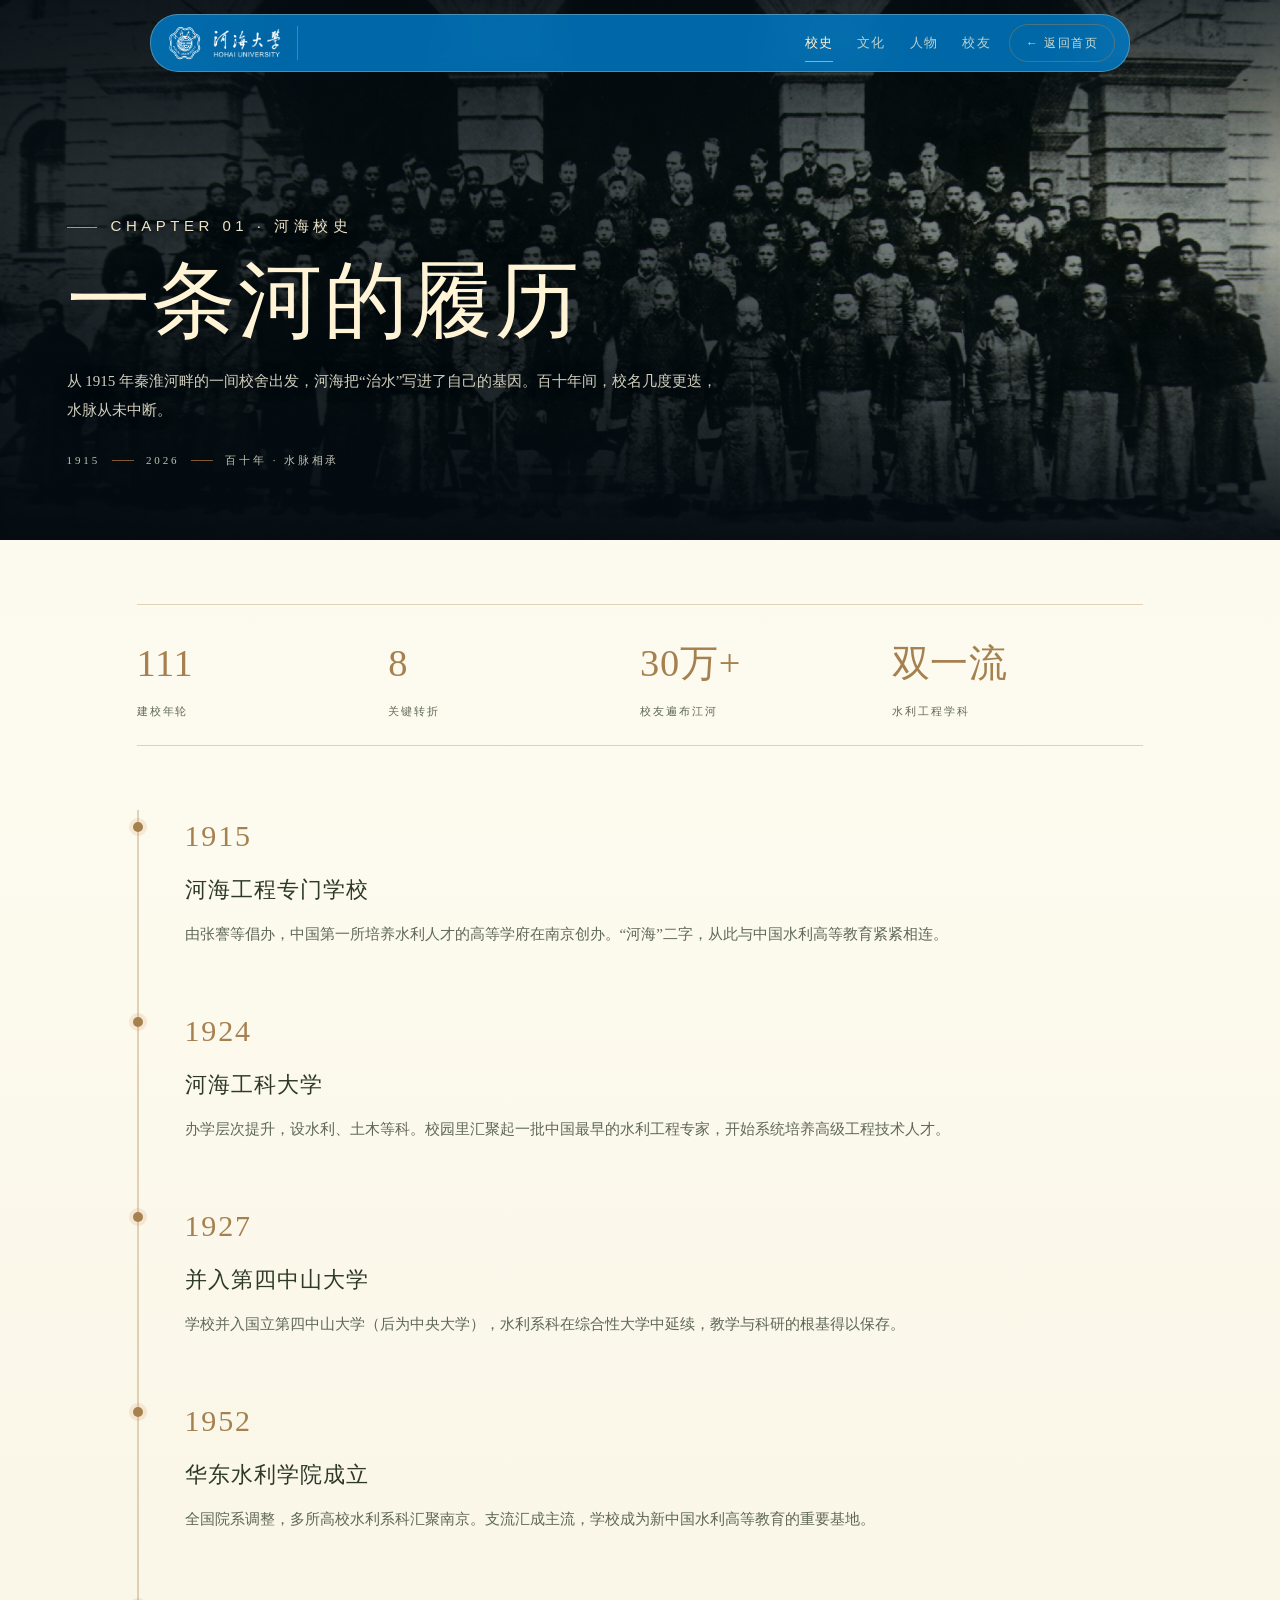
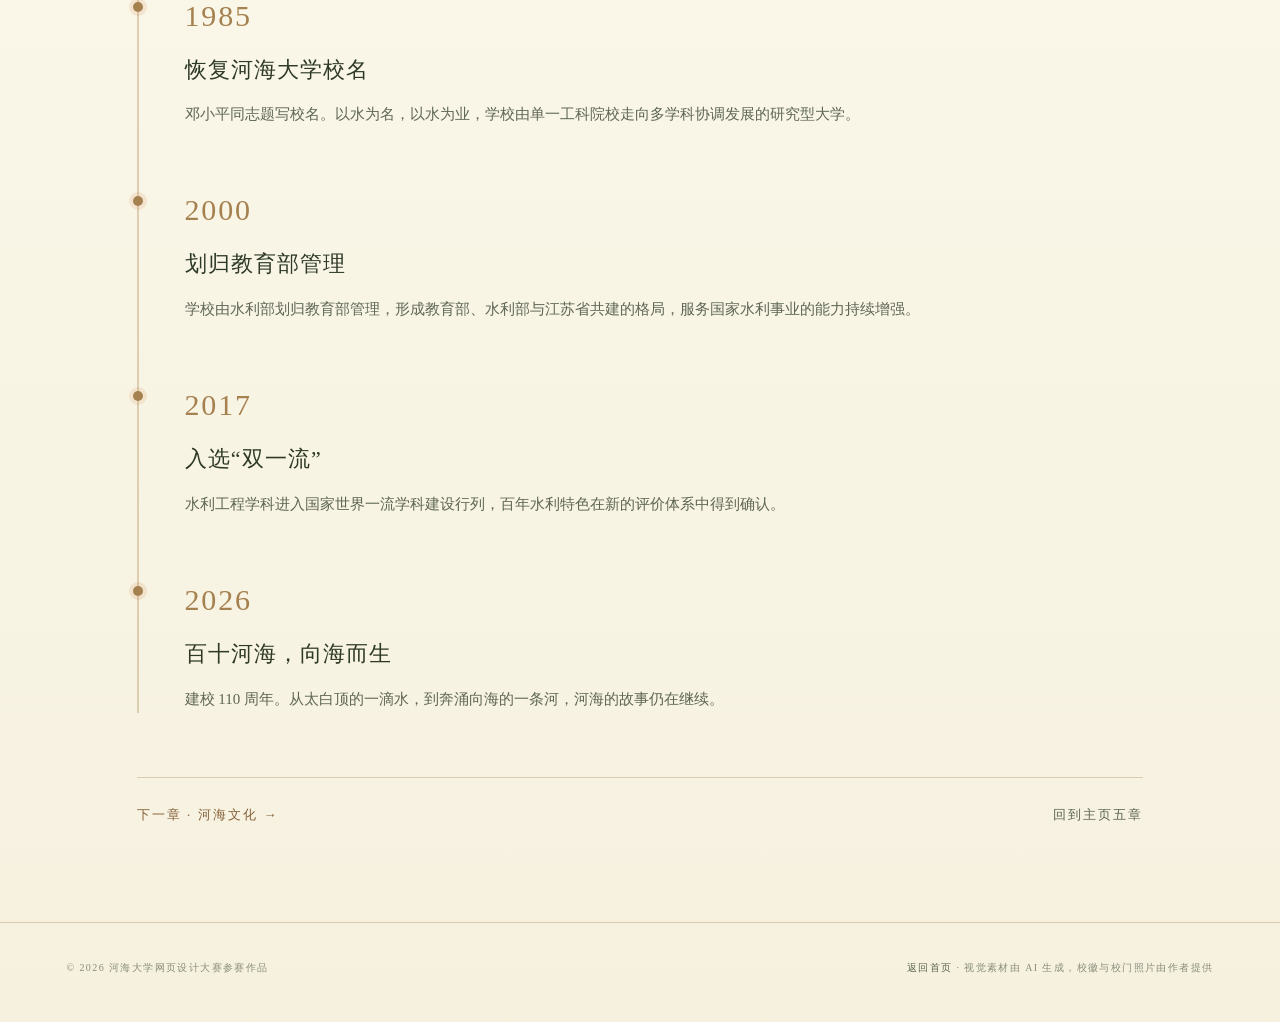
==== commit 38fb9e9e: "修改了第二层的“文化”图片" ====
--- a/detail.html
+++ b/detail.html
@@ -7,7 +7,7 @@
 <meta name="description" content="河海大学百十年校史、河海文化、师者与校友的详细故事。">
 <meta name="theme-color" content="#06131c">
 <link rel="icon" href="assets/img/emblem.png" type="image/png">
-<link rel="stylesheet" href="assets/css/style.css">
+<link rel="stylesheet" href="assets/css/style.css?v=22">
 <link rel="stylesheet" href="assets/css/ripple-ui.css">
 </head>
 <body class="detail-page">
@@ -41,7 +41,7 @@
 
     <section class="detail-body">
       <div class="detail-stats">
-        <div><b>110</b><span>建校年轮</span></div>
+        <div><b>111</b><span>建校年轮</span></div>
         <div><b>8</b><span>关键转折</span></div>
         <div><b>30万+</b><span>校友遍布江河</span></div>
         <div><b>双一流</b><span>水利工程学科</span></div>
@@ -99,7 +99,7 @@
 
   <!-- ============ 文化 ============ -->
   <article class="detail" data-section="culture">
-    <div class="detail-hero" data-word="Culture" style="background-image:linear-gradient(to bottom, rgba(3,11,17,.55), rgba(3,11,17,.3) 45%, rgba(3,11,17,.96) 100%), url('assets/img/campus-avenue.jpg')">
+    <div class="detail-hero" style="background-image:linear-gradient(to bottom, rgba(3,11,17,.55), rgba(3,11,17,.3) 45%, rgba(3,11,17,.96) 100%), url('assets/img/campus-avenue.jpg?v=2')">
       <div class="detail-hero-inner">
         <p class="eyebrow">CHAPTER 02 · 河海文化</p>
         <h1>水教给我们的事</h1>
@@ -111,9 +111,9 @@
     <section class="detail-body">
       <div class="detail-stats">
         <div><b>4</b><span>句校训</span></div>
-        <div><b>3</b><span>字校风</span></div>
+        <div><b>4</b><span>字校风</span></div>
         <div><b>3</b><span>水之品格</span></div>
-        <div><b>110</b><span>年一以贯之</span></div>
+        <div><b>111</b><span>年一以贯之</span></div>
       </div>
 
       <div class="detail-grid motto-grid">
@@ -142,7 +142,7 @@
 
   <!-- ============ 人物 ============ -->
   <article class="detail" data-section="people">
-    <div class="detail-hero" data-word="People" style="background-image:linear-gradient(to bottom, rgba(3,11,17,.6), rgba(3,11,17,.3) 45%, rgba(3,11,17,.96) 100%), url('assets/img/campus-library.jpg?v=2')">
+    <div class="detail-hero" style="background-image:linear-gradient(to bottom, rgba(3,11,17,.6), rgba(3,11,17,.3) 45%, rgba(3,11,17,.96) 100%), url('assets/img/campus-library.jpg?v=2')">
       <div class="detail-hero-inner">
         <p class="eyebrow">CHAPTER 03 · 河海人物</p>
         <h1>把名字写进江河</h1>
@@ -184,12 +184,12 @@
 
   <!-- ============ 校友 ============ -->
   <article class="detail" data-section="alumni">
-    <div class="detail-hero" data-word="Alumni" style="background-image:linear-gradient(to bottom, rgba(3,11,17,.55), rgba(3,11,17,.3) 45%, rgba(3,11,17,.96) 100%), url('assets/img/sea.jpg')">
+    <div class="detail-hero" style="background-image:linear-gradient(to bottom, rgba(3,11,17,.55), rgba(3,11,17,.3) 45%, rgba(3,11,17,.96) 100%), url('assets/img/sea.jpg')">
       <div class="detail-hero-inner">
         <p class="eyebrow">CHAPTER 04 · 杰出校友</p>
         <h1>从河出发，抵达海</h1>
         <p class="detail-lede">三十万校友，沿着江河湖海散开。他们把河海的校训带到了大坝、海岸、实验室与更远的地方。</p>
-        <p class="detail-meta"><span>30万+</span><i></i><span>30余位院士</span><i></i><span>110年</span></p>
+        <p class="detail-meta"><span>30万+</span><i></i><span>30余位院士</span><i></i><span>111年</span></p>
       </div>
     </div>
 
@@ -197,7 +197,7 @@
       <div class="detail-stats">
         <div><b>30万+</b><span>校友</span></div>
         <div><b>30余位</b><span>两院院士</span></div>
-        <div><b>110</b><span>年育人</span></div>
+        <div><b>111</b><span>年育人</span></div>
         <div><b>∞</b><span>流向远方</span></div>
       </div>
 
--- a/assets/css/style.css
+++ b/assets/css/style.css
@@ -2951,27 +2951,9 @@
   opacity: 1;
 }
 
-/* 详情页 hero：章节巨字 */
-.detail-hero::after {
-  content: attr(data-word);
-  position: absolute;
-  right: 2vw;
-  bottom: 5vh;
-  font-family: var(--serif);
-  font-size: clamp(84px, 12vw, 180px);
-  line-height: 1;
-  text-transform: uppercase;
-  letter-spacing: .04em;
-  color: rgba(255, 244, 214, .13);
-  pointer-events: none;
-  user-select: none;
-  white-space: nowrap;
-}
-
 @media (max-width: 1100px) {
   .journey-coda .section-word,
   .panels .section-word { display: none; }
-  .detail-hero::after { font-size: clamp(64px, 14vw, 120px); }
 }
 
 /* ---------- 2. 双标签按钮（Dual-label Button） ---------- */
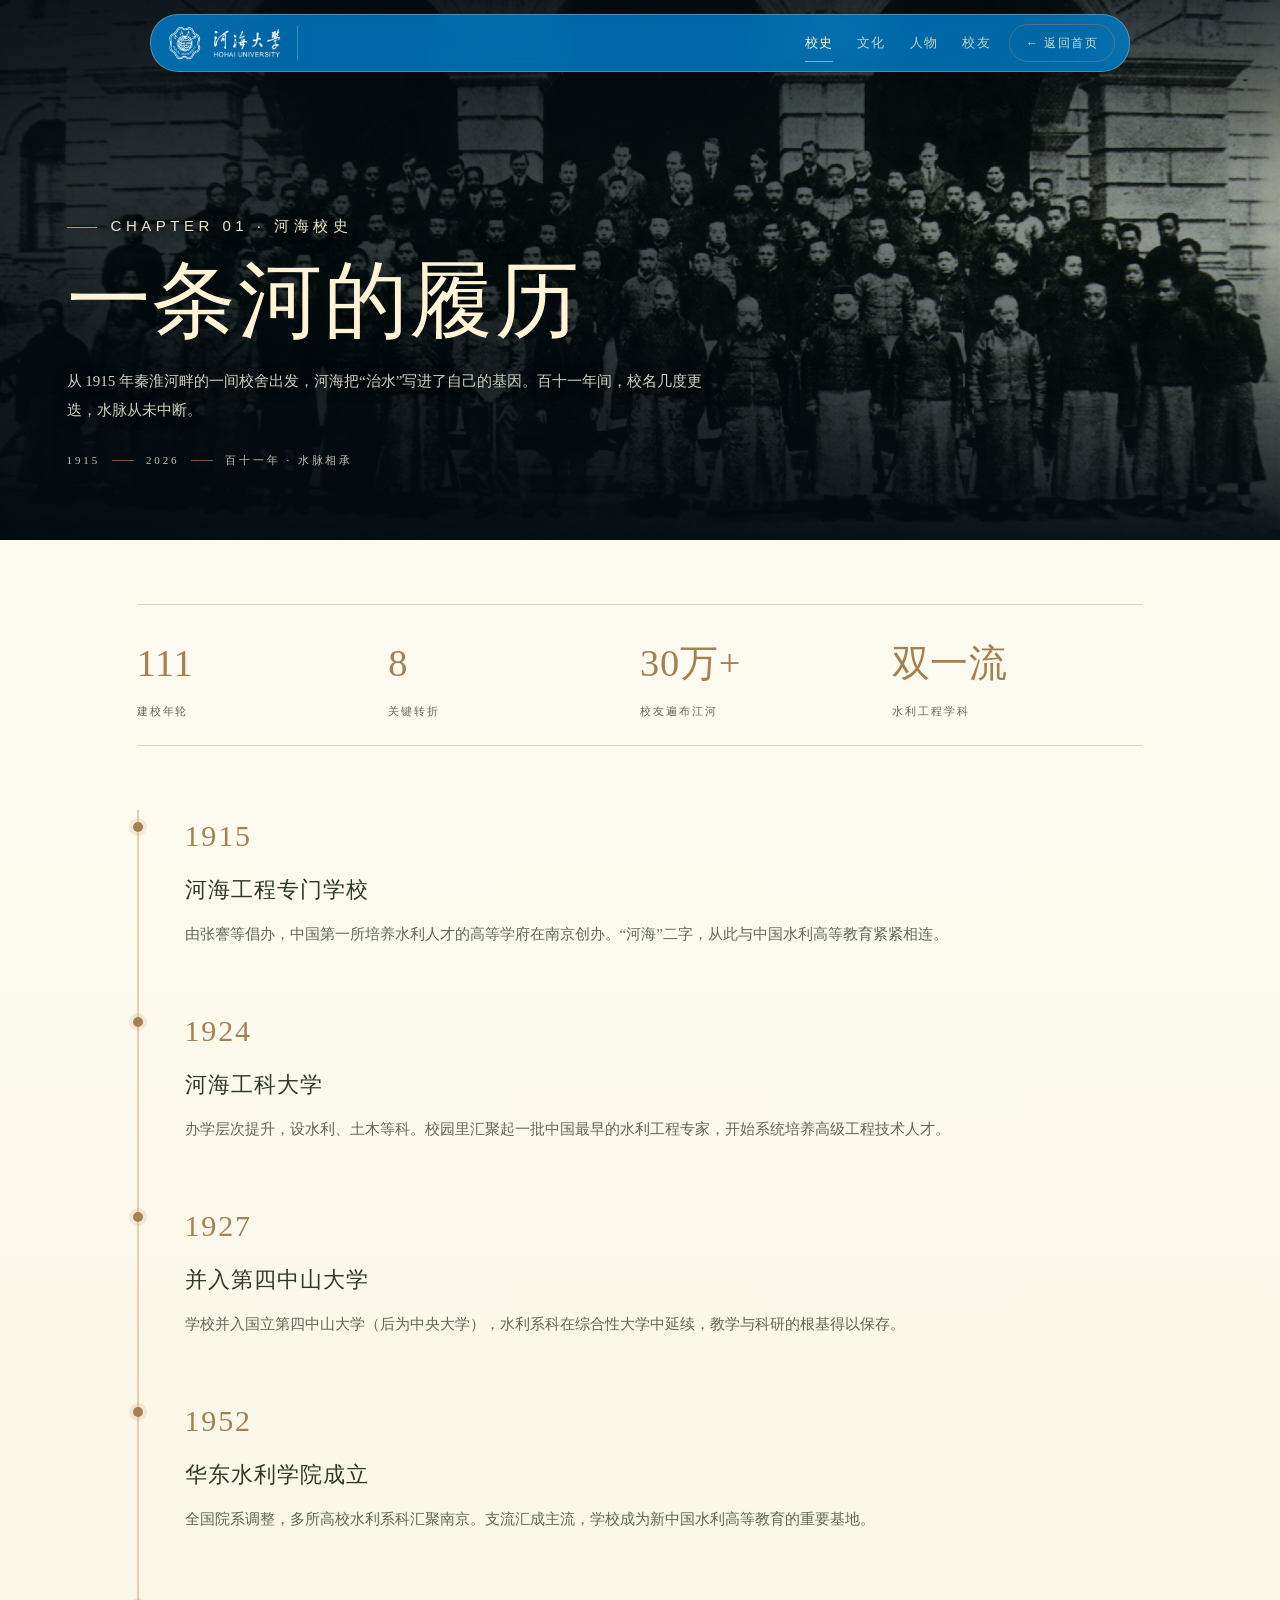
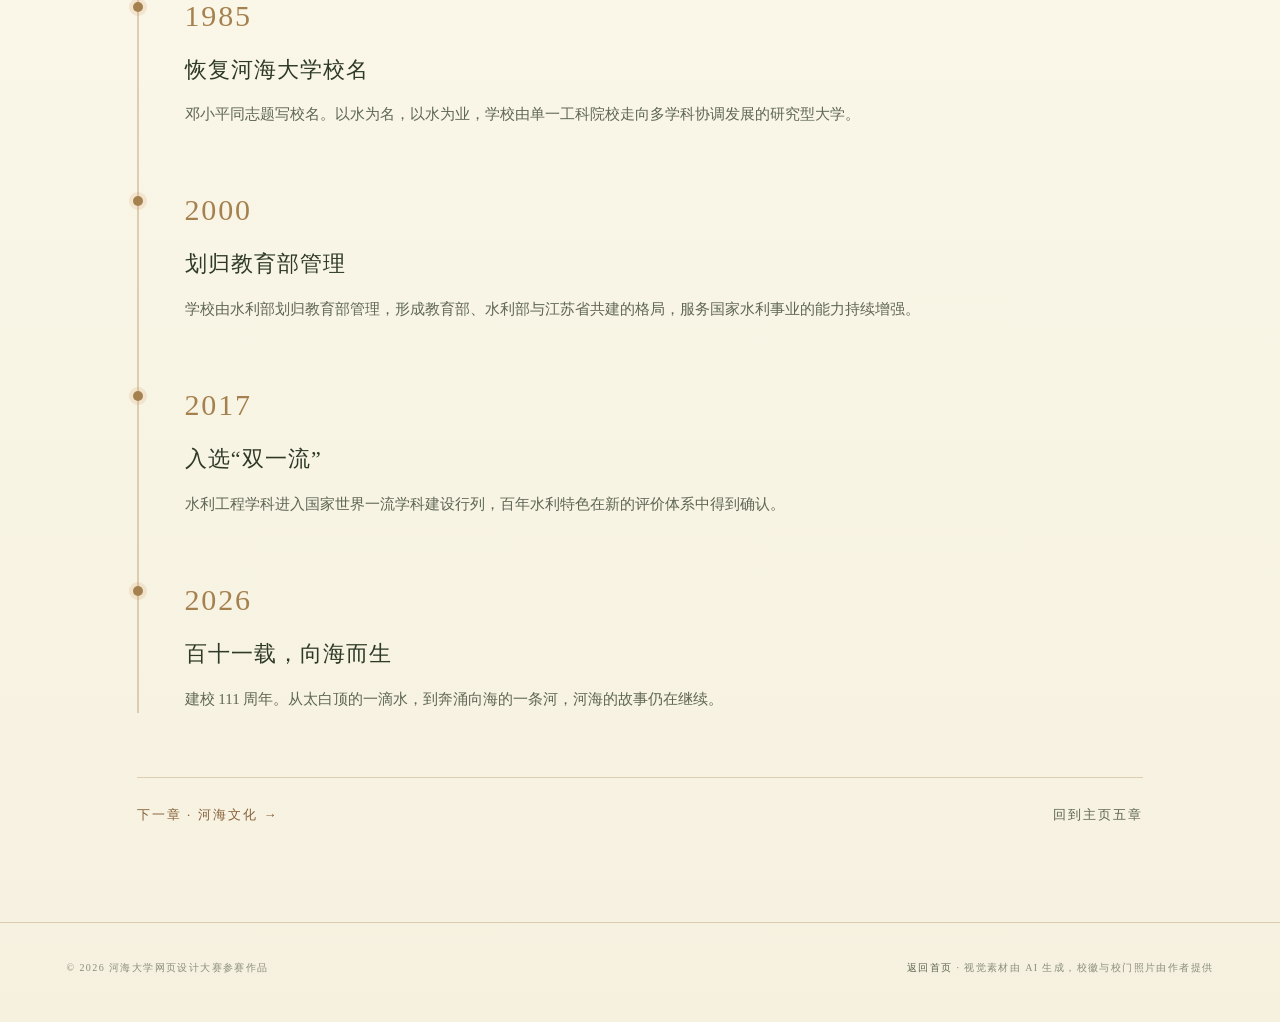
==== commit 8528cc05: "content: 建校年数统一为111年（百十一载/百十一华诞/111年办学）" ====
--- a/detail.html
+++ b/detail.html
@@ -1,13 +1,13 @@
-<!DOCTYPE html>
+﻿<!DOCTYPE html>
 <html lang="zh-CN">
 <head>
 <meta charset="UTF-8">
 <meta name="viewport" content="width=device-width, initial-scale=1, viewport-fit=cover">
 <title>河海大学 · 详情</title>
-<meta name="description" content="河海大学百十年校史、河海文化、师者与校友的详细故事。">
+<meta name="description" content="河海大学百十一年校史、河海文化、师者与校友的详细故事。">
 <meta name="theme-color" content="#06131c">
 <link rel="icon" href="assets/img/emblem.png" type="image/png">
-<link rel="stylesheet" href="assets/css/style.css?v=22">
+<link rel="stylesheet" href="assets/css/style.css?v=20261107">
 <link rel="stylesheet" href="assets/css/ripple-ui.css">
 </head>
 <body class="detail-page">
@@ -34,8 +34,8 @@
       <div class="detail-hero-inner">
         <p class="eyebrow">CHAPTER 01 · 河海校史</p>
         <h1>一条河的履历</h1>
-        <p class="detail-lede">从 1915 年秦淮河畔的一间校舍出发，河海把“治水”写进了自己的基因。百十年间，校名几度更迭，水脉从未中断。</p>
-        <p class="detail-meta"><span>1915</span><i></i><span>2026</span><i></i><span>百十年 · 水脉相承</span></p>
+        <p class="detail-lede">从 1915 年秦淮河畔的一间校舍出发，河海把“治水”写进了自己的基因。百十一年间，校名几度更迭，水脉从未中断。</p>
+        <p class="detail-meta"><span>1915</span><i></i><span>2026</span><i></i><span>百十一年 · 水脉相承</span></p>
       </div>
     </div>
 
@@ -85,8 +85,8 @@
         </div>
         <div class="tl-item">
           <p class="tl-year">2026</p>
-          <h3>百十河海，向海而生</h3>
-          <p>建校 110 周年。从太白顶的一滴水，到奔涌向海的一条河，河海的故事仍在继续。</p>
+          <h3>百十一载，向海而生</h3>
+          <p>建校 111 周年。从太白顶的一滴水，到奔涌向海的一条河，河海的故事仍在继续。</p>
         </div>
       </div>
 
@@ -130,7 +130,7 @@
       <div class="detail-grid water-grid">
         <div class="water-card"><h3>水之德</h3><p>利万物而不争。水润泽两岸，却从不居功。河海人做事，也讲一个“润物无声”。</p></div>
         <div class="water-card"><h3>水之志</h3><p>河出伏流，一泻千里。认准了方向，就穿过山谷与平原，奔向大海。</p></div>
-        <div class="water-card"><h3>水之恒</h3><p>滴水穿石，非一日之功。百十年的校史，本身就是一条缓慢而坚定的河。</p></div>
+        <div class="water-card"><h3>水之恒</h3><p>滴水穿石，非一日之功。百十一年的校史，本身就是一条缓慢而坚定的河。</p></div>
       </div>
 
       <div class="detail-foot-nav">
@@ -262,3 +262,8 @@
 </script>
 </body>
 </html>
+
+
+
+
+
--- a/assets/css/style.css
+++ b/assets/css/style.css
@@ -239,14 +239,17 @@
   justify-content: center;
   gap: 22px;
   background:
-    radial-gradient(120% 90% at 50% 42%, #f0e2c8 0%, #e0cba7 58%, #c9ae89 100%);
-  transition: opacity .9s var(--ease), visibility 0s linear .9s;
+    radial-gradient(120% 90% at 50% 42%, #f7eeda 0%, #ecdcbe 58%, #dcc5a2 100%);
+  transition: opacity .5s var(--ease), visibility 0s linear .5s;
 }
 .intro-loader.is-done {
   opacity: 0;
   visibility: hidden;
   pointer-events: none;
 }
+/* 加载期间锁定滚动，与 Belgrade Arbor 的开场壳层一致 */
+body.is-loading { overflow: hidden; }
+body.is-playing { overflow: hidden; }
 .loader-num {
   font-family: var(--serif);
   font-size: clamp(38px, 6vw, 76px);
@@ -291,14 +294,14 @@
   min-height: 620px;
   overflow: hidden;
   isolation: isolate;
-  background: #d9c3a1;
+  background: #e4d2b4;
 }
 
 /* 牛皮纸底：纸张纤维 + 四角压暗 */
 .intro-paper {
   position: absolute; inset: 0;
   background:
-    radial-gradient(120% 90% at 50% 42%, #edddc2 0%, #ddc8a6 58%, #c6ab86 100%);
+    radial-gradient(120% 90% at 50% 42%, #f7eeda 0%, #efdfc3 58%, #e0cdae 100%);
 }
 .intro-paper::after {
   content: "";
@@ -308,6 +311,79 @@
     repeating-linear-gradient(2deg, rgba(116, 88, 54, .045) 0 1px, transparent 1px 9px),
     radial-gradient(120% 100% at 50% 50%, transparent 55%, rgba(96, 70, 38, .22) 100%);
   mix-blend-mode: multiply;
+}
+
+/* 预渲染视频版开屏：视频铺满首屏，播完停在最后一帧 */
+.intro-video-wrap {
+  position: absolute; inset: 0;
+  z-index: 3;
+  overflow: hidden;
+  background: #0d0b08;
+}
+.intro-video {
+  position: absolute; inset: 0;
+  width: 100%; height: 100%;
+  object-fit: cover;
+  object-position: 50% 44%;
+  opacity: 0;
+  transition: opacity .7s var(--ease);
+}
+body.is-playing .intro-video,
+body.is-revealed .intro-video { opacity: 1; }
+
+/* 收官：视频末帧之上，校门实景照片缓缓渐显（同机位交叠，几乎无缝） */
+.intro-still {
+  position: absolute; inset: 0;
+  z-index: 4;
+  pointer-events: none;
+  opacity: 0;
+  transition: opacity .7s var(--ease);
+  /* 提前提升为合成层，避免渐显瞬间整帧光栅化造成卡顿 */
+  will-change: opacity;
+  transform: translateZ(0);
+}
+.intro-still img {
+  width: 100%; height: 100%;
+  object-fit: cover;
+  object-position: 50% 44%;
+  filter: saturate(1.03) contrast(1.02);
+}
+body.is-revealed .intro-still { opacity: 1; }
+
+/* 景深：取景带上缘与前景虚化 + 暗角，保留早期版本的浅景深观感 */
+.intro-dof {
+  position: absolute; inset: 0;
+  z-index: 5;
+  pointer-events: none;
+  background:
+    radial-gradient(88% 76% at 50% 44%, transparent 44%, rgba(5, 14, 20, .40) 100%),
+    linear-gradient(180deg,
+      rgba(6, 15, 21, .34) 0%,
+      rgba(6, 15, 21, .08) 18%,
+      rgba(6, 15, 21, 0) 36%,
+      rgba(6, 15, 21, 0) 62%,
+      rgba(6, 15, 21, .10) 76%,
+      rgba(6, 15, 21, .56) 100%);
+}
+.intro-dof::before,
+.intro-dof::after {
+  content: "";
+  position: absolute;
+  left: 0; right: 0;
+  backdrop-filter: blur(7px) saturate(1.04);
+  -webkit-backdrop-filter: blur(7px) saturate(1.04);
+}
+.intro-dof::before {
+  top: 0;
+  height: 23%;
+  -webkit-mask-image: linear-gradient(180deg, #000 0%, rgba(0, 0, 0, .72) 46%, transparent 100%);
+          mask-image: linear-gradient(180deg, #000 0%, rgba(0, 0, 0, .72) 46%, transparent 100%);
+}
+.intro-dof::after {
+  bottom: 0;
+  height: 27%;
+  -webkit-mask-image: linear-gradient(0deg, #000 0%, rgba(0, 0, 0, .68) 48%, transparent 100%);
+          mask-image: linear-gradient(0deg, #000 0%, rgba(0, 0, 0, .68) 48%, transparent 100%);
 }
 
 .intro-media { position: absolute; inset: 0; z-index: 3; }
@@ -412,12 +488,9 @@
   object-fit: cover;
 }
 
-/* 铅笔线稿 SVG 滤镜容器：零尺寸，不影响布局 */
-.intro-fx { position: absolute; width: 0; height: 0; overflow: hidden; }
-
-/* 阶段一：铅笔线稿自校门中心落笔，向两侧扩散铺满（排线淡调 + 石墨轮廓线，非黑白照片） */
+/* 阶段一：铅笔线稿自校门中心落笔，向两侧扩散铺满（细线石墨稿，非黑白照片） */
 .intro-sketch {
-  z-index: 1;
+  z-index: 3;
   position: absolute; inset: 0;
   -webkit-mask-image: radial-gradient(120% 85% at 50% 46%, #000 0 40%, rgba(0, 0, 0, .75) 50%, transparent 62%);
           mask-image: radial-gradient(120% 85% at 50% 46%, #000 0 40%, rgba(0, 0, 0, .75) 50%, transparent 62%);
@@ -434,29 +507,22 @@
   width: 100%; height: 100%;
   object-fit: cover;
 }
-/* 排线淡调：灰调石墨色，斜向交叉排线遮罩让调子呈手绘笔触 */
-.sketch-fill {
-  filter: grayscale(1) brightness(1.3) contrast(.85) sepia(.2);
-  opacity: .28;
-  -webkit-mask-image:
-    repeating-linear-gradient(115deg, #000 0 1.5px, transparent 1.5px 4.5px),
-    repeating-linear-gradient(65deg, #000 0 1px, transparent 1px 6px);
-          mask-image:
-    repeating-linear-gradient(115deg, #000 0 1.5px, transparent 1.5px 4.5px),
-    repeating-linear-gradient(65deg, #000 0 1px, transparent 1px 6px);
-}
-.sketch-lines { filter: url(#pencil-lines); }
+/* 石墨线稿：透明底细线，乘在白纸上；白模阶段保留半透明笔迹 */
+.sketch-lines {
+  opacity: .92;
+  mix-blend-mode: multiply;
+}
 body.is-sketch .intro-sketch { -webkit-mask-size: 300% 300%; mask-size: 300% 300%; }
-body.is-relief .intro-sketch { opacity: .8; }
-
-/* 阶段二：白色浮雕自纸面浮现（相机拉远尚未结束时开始，入场 3.1s；黑底经 screen 融入底色，覆于线稿之上） */
+body.is-relief .intro-sketch { opacity: .62; }
+
+/* 阶段二：白色浮雕自纸面浮现（同源生成的石膏色白模，覆于纸底、托在线稿之下） */
 .intro-relief {
   z-index: 2;
-  mix-blend-mode: screen;
+  filter: drop-shadow(0 30px 54px rgba(66, 46, 24, .30));
   opacity: 0;
   transition: opacity 3.1s var(--ease);
 }
-body.is-relief .intro-relief { opacity: .92; }
+body.is-relief .intro-relief { opacity: .96; }
 
 .intro-grade {
   position: absolute; inset: 0;
@@ -530,12 +596,12 @@
 /* 阶段五：广场绿幕处荡漾水波纹（透视压扁的椭圆涟漪环，循环扩散） */
 .intro-plaza {
   position: absolute;
-  left: 0; right: 0; bottom: 0;
+  left: 0; right: 0; bottom: -3cm;
   height: 24%;
-  z-index: 5;
+  z-index: 6;
   pointer-events: none;
   opacity: 0;
-  transition: opacity 1.4s var(--ease);
+  transition: opacity 1.4s var(--ease) .95s;
   -webkit-mask-image: radial-gradient(115% 190% at 50% 150%, #000 0 50%, rgba(0, 0, 0, .55) 63%, transparent 76%);
           mask-image: radial-gradient(115% 190% at 50% 150%, #000 0 50%, rgba(0, 0, 0, .55) 63%, transparent 76%);
 }
@@ -544,55 +610,80 @@
   position: absolute;
   left: var(--cx, 50%);
   top: var(--cy, 90%);
-  width: 46vmin;
-  height: 11vmin;
-  margin: -5.5vmin 0 0 -23vmin;
-  border: 1px solid rgba(208, 234, 246, .55);
+  width: 50vmin;
+  height: 12vmin;
+  margin: -6vmin 0 0 -25vmin;
+  border: 1px solid rgba(220, 245, 255, .85);
   border-radius: 50%;
-  box-shadow: inset 0 0 18px rgba(150, 205, 230, .22);
+  background: radial-gradient(ellipse at center, rgba(160, 220, 240, 0) 58%, rgba(160, 220, 240, .06) 74%, transparent 86%);
+  box-shadow:
+    0 0 10px rgba(150, 205, 230, .3),
+    inset 0 0 14px rgba(150, 205, 230, .26);
   opacity: 0;
   transform: scale(.22);
 }
+/* 内圈：同一涟漪的第二道波峰，两层同心显得更像水面 */
+.intro-plaza span::after {
+  content: "";
+  position: absolute;
+  inset: 18%;
+  border: 1px solid rgba(214, 240, 250, .48);
+  border-radius: 50%;
+}
 body.is-revealed .intro-plaza span {
   animation: plazaRipple 4.6s cubic-bezier(.2, .5, .35, 1) var(--d, 0s) infinite;
 }
 @keyframes plazaRipple {
   0% { opacity: 0; transform: scale(.22); }
-  10% { opacity: .8; }
-  55% { opacity: .28; }
+  10% { opacity: .95; }
+  55% { opacity: .40; }
   100% { opacity: 0; transform: scale(1.55); }
 }
 
-.intro-copy {
-  position: absolute;
-  left: 0; right: 0;
-  bottom: clamp(74px, 11vh, 132px);
-  z-index: 5;
-  padding: 0 clamp(14px, 3.6vw, 56px);
-  display: flex;
-  align-items: flex-end;
-  justify-content: flex-start;
-}
-
+/* 封面字：绝对定位于屏幕底部居中，字号随视口宽度铺满约 94% 屏宽 */
 .intro-wordmark {
+  position: absolute;
+  left: 50%;
+  bottom: 5vh;
+  transform: translateX(-50%);
+  z-index: 7;
   margin: 0;
+  width: max-content;
   font-family: var(--serif);
   font-weight: 400;
-  font-size: clamp(24px, 8.9vw, 196px);
-  line-height: .94;
-  letter-spacing: .012em;
+  font-size: 10.4vw;
+  line-height: .9;
+  letter-spacing: -0.03em;
   white-space: nowrap;
-  color: var(--cream);
-  text-shadow: 0 2px 30px rgba(0, 0, 0, .38), 0 0 2px rgba(255, 244, 214, .2);
+  color: var(--sand);
+  pointer-events: none;
   opacity: 0;
-  transform: translateY(24px);
+}
+body.is-revealed .intro-wordmark { opacity: 1; }
+
+/* Belgrade Arbor 式文字入场：逐字上浮，45ms 错峰（改为纯位移，去掉大字号模糊滤镜以消除收尾卡顿） */
+.intro-wordmark .ch {
+  display: inline-block;
+  opacity: 0;
+  transform: translateY(2rem);
   transition:
-    opacity 1.5s var(--ease) .25s,
-    transform 1.5s var(--ease) .25s,
-    color .9s var(--ease),
-    text-shadow .9s var(--ease);
-}
-body.is-revealed .intro-wordmark { opacity: 1; transform: translateY(0); }
+    opacity .7s var(--ease-power),
+    transform .7s var(--ease-power);
+  transition-delay: calc(750ms + var(--i, 0) * 45ms);
+  will-change: transform, opacity;
+}
+body.is-revealed .intro-wordmark .ch {
+  opacity: 1;
+  transform: translateY(0);
+}
+.intro-wordmark .wd {
+  display: inline-block;
+  white-space: nowrap;
+}
+.intro-wordmark .sp {
+  display: inline-block;
+  width: .30em;
+}
 
 @keyframes introUp {
   to { opacity: 1; transform: translateY(0); }
@@ -601,7 +692,7 @@
 .intro-foot {
   position: absolute;
   left: 0; right: 0; bottom: 28px;
-  z-index: 4;
+  z-index: 7;
   display: flex;
   align-items: flex-end;
   justify-content: flex-end;
@@ -812,13 +903,6 @@
   align-items: center;
   gap: 14px;
   height: 240px;
-}
-
-.rail-title {
-  writing-mode: vertical-rl;
-  font-size: 8px;
-  letter-spacing: .3em;
-  color: var(--muted);
 }
 
 .rail-track {
@@ -1168,6 +1252,8 @@
 .rail-wrap { position: relative; }
 
 .rail {
+  /* 末块左侧对齐所需的右侧留白：保证最后一块（留言）也能被箭头完整切到 */
+  --panel-w: min(78vw, 1120px);
   display: flex;
   gap: 22px;
   overflow-x: auto;
@@ -1175,6 +1261,7 @@
   scroll-snap-type: x mandatory;
   scroll-behavior: smooth;
   padding: 4px var(--pad) 18px;
+  padding-right: max(var(--pad), calc(100vw - var(--panel-w)));
   scrollbar-width: none;
   -ms-overflow-style: none;
   outline: none;
@@ -1183,7 +1270,7 @@
 
 .panel {
   position: relative;
-  flex: 0 0 min(78vw, 1120px);
+  flex: 0 0 var(--panel-w);
   min-height: clamp(560px, 66vh, 720px);
   scroll-snap-align: start;
   border: 1px solid var(--day-line);
@@ -1197,6 +1284,9 @@
 }
 .panel.in { opacity: 1; transform: translateY(0); }
 
+/* 停在地图块时隐藏相邻的留言块，右侧不留出留言卡片 */
+body.at-map .panel-guestbook { visibility: hidden; }
+
 .panel::before {
   content: "";
   position: absolute;
@@ -1592,7 +1682,7 @@
 /* 05 地图 */
 .map-grid {
   display: grid;
-  grid-template-columns: 1.4fr .9fr;
+  grid-template-columns: 1fr;
   gap: 22px;
   flex: 1;
   min-height: 0;
@@ -1651,9 +1741,17 @@
   80%, 100% { transform: scale(1.8); opacity: 0; }
 }
 .map-pin span {
-  font-size: 9px;
-  letter-spacing: .18em;
+  font-size: 10px;
+  font-weight: 700;
+  letter-spacing: .12em;
   white-space: nowrap;
+  padding: 2px 7px;
+  border-radius: 2px;
+  border: 1px solid rgba(28, 47, 55, .16);
+  background: rgba(252, 249, 240, .94);
+  color: #101b22;
+  box-shadow: 0 1px 5px rgba(3, 11, 17, .18);
+  transition: background .35s, border-color .35s, box-shadow .35s;
 }
 .map-pin:hover, .map-pin.is-active { color: var(--paper); }
 .map-pin.is-active i {
@@ -1662,6 +1760,11 @@
   transform: scale(1.15);
 }
 .map-pin.is-active i::after { border-color: rgba(217, 138, 75, .5); }
+.map-pin.is-active span {
+  border-color: rgba(217, 138, 75, .62);
+  background: #fffdf6;
+  box-shadow: 0 2px 10px rgba(3, 11, 17, .26);
+}
 
 .campus-card {
   display: flex;
@@ -1684,7 +1787,6 @@
   background: linear-gradient(to bottom, transparent 40%, rgba(6, 19, 28, .85));
 }
 .campus-copy { padding: 16px 18px 18px; }
-.campus-no { font-size: 8px; letter-spacing: .3em; color: var(--amber); }
 .campus-copy h3 {
   margin-top: 5px;
   font-family: var(--serif);
@@ -1694,7 +1796,7 @@
   color: var(--paper);
 }
 .campus-loc { margin-top: 3px; font-size: 9.5px; letter-spacing: .08em; color: var(--muted); }
-.campus-copy > p:nth-of-type(3) {
+.campus-copy > p:nth-of-type(2) {
   margin-top: 10px;
   font-size: 11.5px;
   line-height: 1.8;
@@ -2008,7 +2110,7 @@
 @media (max-width: 1100px) {
   .scene-copies { left: 7vw; width: 56vw; }
   .year-ghost { opacity: .55; }
-  .panel { flex-basis: 84vw; }
+  .rail { --panel-w: 84vw; }
   .panel-index { flex-basis: 54vw; }
   .guest-grid { gap: 22px; }
 }
@@ -2062,7 +2164,6 @@
   .nav-toggle { display: flex; }
 
   .intro { min-height: 560px; }
-  .intro-copy { bottom: 15vh; }
   .intro-meta { display: none; }
 
   .chapter-mark { left: 18px; top: 13%; transform: none; writing-mode: horizontal-tb; flex-direction: column; gap: 6px; }
@@ -2079,13 +2180,13 @@
   .scene-copy .note { font-size: 11.5px; }
   .year-ghost { display: none; }
   .journey-rail { right: 16px; transform: translateY(-50%) scale(.9); }
-  .rail-title { display: none; }
   .water { height: 40%; }
   .journey-hint { bottom: 3vh; font-size: 8px; letter-spacing: .22em; }
 
   .panels-head { flex-direction: column; align-items: flex-start; gap: 22px; }
   .panels-side { max-width: 100%; }
-  .panel { flex-basis: 88vw; min-height: 600px; }
+  .rail { --panel-w: 88vw; }
+  .panel { min-height: 600px; }
   .panel-index { flex-basis: 80vw; }
   .panel-inner { padding: 24px; }
 
@@ -2119,14 +2220,8 @@
 
 @media (max-width: 520px) {
   .brand-lockup { height: 34px; }
-  .intro-wordmark {
-    font-size: clamp(26px, 9.4vw, 60px);
-    white-space: normal;
-    line-height: 1.04;
-  }
-  .intro-copy { bottom: 13vh; }
   .scene-copy .lede { display: none; }
-  .panel { flex-basis: 91vw; }
+  .rail { --panel-w: 91vw; }
   .panel-index { flex-basis: 88vw; }
   .panel-head { gap: 12px; }
   .panel-head h2 { font-size: 22px; }
@@ -2149,12 +2244,16 @@
   html { scroll-behavior: auto; }
   .grain { animation: none; }
   .map-pin i::after { animation: none; }
-  .intro-kicker, .intro-title, .intro-en, .intro-desc, .intro-wordmark, .intro-meta {
+  .intro-kicker, .intro-title, .intro-en, .intro-desc, .intro-meta {
     animation: none;
     opacity: 1;
     transform: none;
   }
+  .intro-wordmark { opacity: 1; }
+  .intro-wordmark .ch { opacity: 1; transform: none; filter: none; transition: none; }
   .intro-clouds i { animation: none; }
+  .intro-video { transition-duration: .01ms; }
+  .intro-plaza { transition-delay: 0s; }
   .intro-camera, .intro-sketch, .intro-relief, .intro-photo .ink, .intro-inkblots i, .intro-grade { transition-duration: .01ms; }
   .intro-plaza span { animation: none; opacity: 0; }
   .panel, .reveal { opacity: 1; transform: none; transition: none; }
@@ -2667,7 +2766,6 @@
   background: linear-gradient(180deg, rgba(251, 247, 236, .5), rgba(251, 247, 236, .36) 45%, rgba(246, 241, 223, .54));
 }
 .map-pin { color: rgba(28, 47, 55, .78); }
-.map-pin span { text-shadow: 0 0 8px rgba(251, 247, 236, .95), 0 0 2px rgba(251, 247, 236, .95); }
 .map-pin i { background: rgba(28, 47, 55, .72); }
 .map-pin i::after { border-color: rgba(28, 47, 55, .3); }
 .map-pin:hover,
@@ -2683,9 +2781,8 @@
   background: rgba(255, 255, 255, .5);
 }
 .campus-photo::after { background: linear-gradient(to bottom, transparent 52%, rgba(251, 247, 236, .82)); }
-.campus-no { color: var(--day-amber); }
 .campus-loc { color: var(--day-muted); }
-.campus-copy > p:nth-of-type(3) { color: var(--day-ink-2); }
+.campus-copy > p:nth-of-type(2) { color: var(--day-ink-2); }
 .campus-tag {
   border-color: rgba(194, 118, 60, .42);
   color: var(--day-amber) !important;
@@ -2866,7 +2963,6 @@
 
 .chapter-cn { font-size: 15px; }
 .chapter-en { font-size: 10px; }
-.rail-title,
 .rail-years { font-size: 11px; }
 .journey-hint { font-size: 11px; }
 
@@ -2896,8 +2992,7 @@
 .person-life,
 .person-role,
 .alumni-tag,
-.campus-loc,
-.campus-no { font-size: 11.5px; }
+.campus-loc { font-size: 11.5px; }
 
 .foot-note,
 .form-note,
@@ -2944,16 +3039,8 @@
   opacity: .1;
 }
 
-.panels .section-word {
-  top: clamp(48px, 9vh, 110px);
-  right: var(--pad);
-  color: rgba(166, 129, 80, .2);
-  opacity: 1;
-}
-
 @media (max-width: 1100px) {
-  .journey-coda .section-word,
-  .panels .section-word { display: none; }
+  .journey-coda .section-word { display: none; }
 }
 
 /* ---------- 2. 双标签按钮（Dual-label Button） ---------- */
@@ -3037,7 +3124,6 @@
   opacity: 1;
   filter: blur(0);
 }
-.rail-title { font-family: var(--ui); }
 
 /* ---------- 6. 页脚：波浪线稿与邀请语 ---------- */
 
@@ -3080,3 +3166,110 @@
   }
   .btn-duo .duo > span { transition: none; }
 }
+
+/* =========================================================
+   地图板块：留言迁出后独占一屏，地图与右侧校区信息随视口缩放
+   ========================================================= */
+
+/* 右侧校区卡片的图片与文字全部使用流体尺寸，随板块宽高自适应 */
+.panel-map .map-grid { gap: clamp(14px, 1.8vw, 24px); }
+.panel-map .map-grid > * { min-width: 0; }
+.panel-map .campus-card { min-height: 0; }
+.panel-map .campus-photo { min-height: clamp(110px, 18vh, 210px); }
+.panel-map .campus-copy {
+  padding: clamp(14px, 1.2vw, 20px) clamp(15px, 1.5vw, 22px) clamp(15px, 1.8vh, 22px);
+}
+.panel-map .campus-copy h3 { font-size: clamp(18px, 1.55vw, 26px); }
+.panel-map .campus-loc { font-size: clamp(9.5px, .72vw, 11.5px); }
+.panel-map .campus-copy > p:nth-of-type(2) {
+  font-size: clamp(11px, .9vw, 13.5px);
+  line-height: 1.75;
+}
+.panel-map .campus-tag { font-size: clamp(8.5px, .62vw, 10.5px) !important; }
+
+@media (min-width: 861px) {
+  .panel.panel-map {
+    flex-basis: min(84vw, 1240px);
+  }
+  .panel-map .map-grid {
+    grid-template-columns: minmax(0, 1.6fr) minmax(clamp(240px, 22vw, 360px), .85fr);
+    align-items: stretch;
+  }
+  .panel-map .map-canvas {
+    min-height: clamp(300px, 46vh, 560px);
+  }
+  /* 卡片随地图高度拉伸，照片吃掉剩余高度，窗口变化时同步缩放 */
+  .panel-map .campus-photo { height: auto; flex: 1 1 auto; }
+  .panel-map .map-pin i { width: 10px; height: 10px; }
+  .panel-map .map-pin span { font-size: 11px; }
+}
+
+@media (max-width: 860px) {
+  .panel-map .map-canvas { min-height: clamp(220px, 34vh, 320px); }
+  .panel-map .campus-photo {
+    height: auto;
+    aspect-ratio: 16 / 10;
+    min-height: 0;
+    flex: none;
+  }
+}
+
+/* =========================================================
+   留言独立页（guestbook.html）
+   ========================================================= */
+
+.guestbook-hero {
+  min-height: clamp(440px, 56vh, 640px);
+}
+
+.guestbook-body {
+  max-width: 1180px;
+  margin: 0 auto;
+  padding: clamp(48px, 7vh, 84px) var(--pad) 110px;
+}
+
+.guestbook-body .guest-grid {
+  flex: none;
+  align-items: start;
+  gap: clamp(30px, 4.5vw, 64px);
+}
+
+.guestbook-body .guest-form {
+  padding: clamp(24px, 3vw, 38px);
+  border: 1px solid var(--day-line);
+  background: rgba(255, 255, 255, .46);
+  box-shadow: 0 22px 48px -42px rgba(28, 47, 55, .5);
+}
+
+.guestbook-body .guest-stream {
+  border-left-color: var(--day-line);
+  padding-left: clamp(24px, 3vw, 48px);
+}
+
+.guestbook-body .guest-list {
+  max-height: min(52vh, 520px);
+  min-height: 240px;
+}
+
+@media (max-width: 860px) {
+  .guestbook-hero { min-height: 400px; }
+  .guestbook-body { padding-top: 40px; padding-bottom: 80px; }
+  .guestbook-body .guest-form { padding: 22px 20px 24px; }
+  .guestbook-body .guest-stream {
+    border-left: 0;
+    border-top: 1px solid var(--day-line);
+    padding-left: 0;
+  }
+  .guestbook-body .guest-list { max-height: 340px; min-height: 0; }
+}
+
+/* 留言板块内的证言墙 iframe */
+.wall-frame {
+  display: block;
+  flex: 1 1 auto;
+  width: 100%;
+  min-height: 320px;
+  border: 0;
+  border-radius: 12px;
+  background: transparent;
+}
